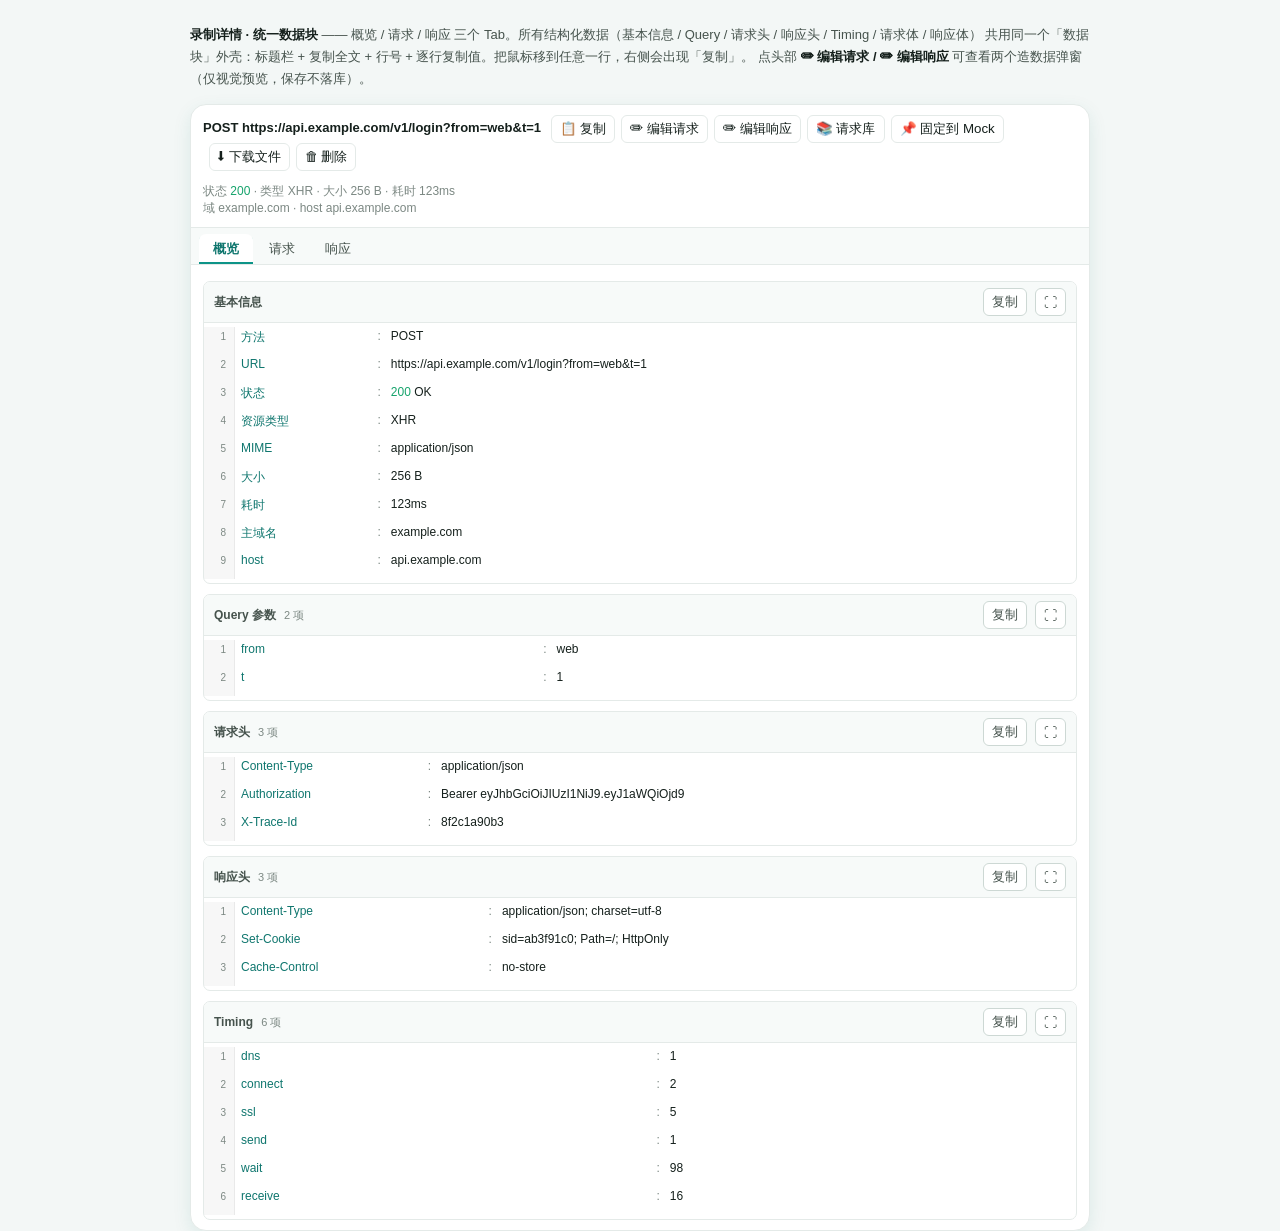
==== design/detail-preview.html @ c869cbc6 "feat: JSON 查看器支持最大化 + 折叠预览；Mock 编辑/固定不再互斥 - Mock 编辑全面放开：删除 5 处互斥守卫，Mock 运行中也可编辑请求/响应、删除、固定默认 - 默认(pi" ====
<!DOCTYPE html>
<html lang="zh-CN">
<head>
<meta charset="UTF-8" />
<title>录制详情 · 统一数据块预览</title>
<style>
:root {
  /* ---- 浅色 + 青绿（Teal）设计系统 ---- */
  --bg: #f3f7f6;
  --surface: #ffffff;
  --surface-2: #f7faf9;
  --panel: #ffffff;
  --border: #e4eae8;
  --border-strong: #cdd8d4;
  --text: #15201c;
  --text-2: #46534d;
  --muted: #7c8883;
  --accent: #0d9488;
  --accent-strong: #0f766e;
  --accent-soft: #d6f3ee;
  --surface-3: #eef2f1;
  --accent-soft-2: #eafaf7;
  --primary: #0d9488;          /* 主操作（青绿） */
  --primary-d: #0f766e;        /* 主操作·深（实心按钮底，白字 AA） */
  --green: #15a36b;
  --blue: #2f8be0;
  --orange: #e08a00;
  --red: #e2483b;
  --gray: #8a9099;
  --success: #15a36b;
  --warning: #e08a00;
  --danger: #e2483b;
  --info: #2f8be0;
  --code-bg: #f3f4f6;
  --row-hover: #eef6f4;
  /* 圆角 */
  --r-sm: 7px;
  --r: 11px;
  --r-lg: 16px;
  --r-pill: 999px;
  /* 阴影 */
  --sh-1: 0 1px 2px rgba(15, 118, 110, .06);
  --sh-2: 0 6px 18px rgba(15, 118, 110, .10);
  --sh-pop: 0 16px 48px rgba(15, 32, 28, .22);
  /* HTTP 方法色（软底 + 同色字） */
  --m-get: #15a36b;
  --m-post: #2f8be0;
  --m-put: #e08a00;
  --m-delete: #e2483b;
  --m-patch: #8b5cf6;
}

* { box-sizing: border-box; }
html, body { height: 100%; margin: 0; }
body {
  font-family: -apple-system, "Segoe UI", "Microsoft YaHei", Roboto, Helvetica, Arial, sans-serif;
  background: var(--bg);
  color: var(--text);
  font-size: 13px;
  display: flex;
  flex-direction: column;
  /* 全局允许选中/复制（含右侧详情、左侧 API 地址/路径）。
     适配 WebView2（Chromium 内核），需带 -webkit- 前缀。 */
  -webkit-user-select: text;
  -moz-user-select: text;
  user-select: text;
}

/* ---------- 工具栏 ---------- */
.toolbar, .subbar, .api-toolbar {
  display: flex;
  align-items: center;
  gap: 8px;
  padding: 8px 12px;
  background: var(--panel);
  border-bottom: 1px solid var(--border);
  flex-wrap: wrap;
  position: relative;
}
.subbar { gap: 12px; align-items: center; flex-wrap: wrap; }

/* 功能区分区：API 录制 / Mock 服务 各自独立成框，避免挤在一起 */
.zone {
  display: flex;
  align-items: center;
  gap: 10px;
  padding: 7px 14px;
  border: 1px solid var(--border);
  border-radius: 10px;
  background: var(--panel);
  flex-wrap: wrap;
}
.zone-api { flex: 1 1 480px; min-width: 0; }
.zone-mock {
  flex: 0 0 auto;
  margin-left: auto;
  border-color: rgba(224, 138, 0, .45);
  background: #fffaf0;
}
.zone .status { margin-left: 0; }
.zone-tag {
  font-size: 11px;
  font-weight: 700;
  letter-spacing: .5px;
  padding: 3px 9px;
  border-radius: 6px;
  color: #fff;
  white-space: nowrap;
}
.tag-api { background: var(--blue); }
.tag-mock { background: var(--orange); }
.brand { font-weight: 700; font-size: 15px; margin-right: 6px; white-space: nowrap; }
.field { display: flex; align-items: center; gap: 4px; color: var(--muted); }
.field > span { white-space: nowrap; }

.input, .select {
  height: 30px;
  border: 1px solid var(--border);
  border-radius: 6px;
  padding: 0 8px;
  background: #fff;
  color: var(--text);
  outline: none;
}
.input:focus, .select:focus { border-color: var(--primary); }
.input.grow { flex: 1; min-width: 180px; }
.input.hide { display: none; }

/* 搜索框：清空按钮 + 历史下拉 */
.search-wrap { position: relative; flex: 1; min-width: 180px; display: flex; align-items: center; }
.search-input { width: 100%; padding-right: 54px; }
.search-clear, .search-hist-btn {
  position: absolute;
  top: 50%;
  transform: translateY(-50%);
  height: 22px;
  min-width: 22px;
  padding: 0 4px;
  border: none;
  background: transparent;
  color: var(--muted);
  cursor: pointer;
  font-size: 16px;
  line-height: 22px;
  border-radius: 4px;
  display: flex;
  align-items: center;
  justify-content: center;
}
.search-clear { right: 30px; font-size: 18px; color: #b23b3b; }
.search-hist-btn { right: 4px; }
.search-hist-btn:hover, .search-clear:hover { background: rgba(0,0,0,.06); }
.search-hist-btn.has-history::after {
  content: "";
  position: absolute;
  top: 2px; right: 2px;
  width: 6px; height: 6px;
  border-radius: 50%;
  background: var(--orange);
}
.search-history {
  position: absolute;
  top: calc(100% + 4px);
  left: 0;
  right: 0;
  min-width: 220px;
  max-height: 320px;
  overflow-y: auto;
  background: #fff;
  border: 1px solid var(--border);
  border-radius: 8px;
  box-shadow: 0 6px 20px rgba(0,0,0,.14);
  z-index: 50;
  padding: 4px;
}
.hist-item {
  display: flex;
  align-items: center;
  gap: 6px;
  padding: 6px 8px;
  border-radius: 6px;
  cursor: pointer;
  font-size: 13px;
}
.hist-item:hover { background: var(--hover); }
.hist-text { flex: 1; overflow: hidden; text-overflow: ellipsis; white-space: nowrap; }
.hist-del {
  flex: 0 0 auto;
  color: var(--muted);
  font-size: 14px;
  padding: 0 4px;
  border-radius: 4px;
  opacity: 0;
}
.hist-item:hover .hist-del { opacity: 1; }
.hist-del:hover { color: #b23b3b; background: rgba(0,0,0,.06); }
.hist-empty { padding: 10px; color: var(--muted); font-size: 13px; text-align: center; }
.hist-clear {
  margin-top: 2px;
  padding: 6px 8px;
  text-align: center;
  color: var(--muted);
  font-size: 12px;
  border-top: 1px solid var(--border);
  cursor: pointer;
  border-radius: 0 0 6px 6px;
}
.hist-clear:hover { color: #b23b3b; }
.input-sm { width: 72px; height: 28px; padding: 0 6px; }
.mock-port { display: inline-flex; align-items: center; gap: 6px; font-size: 13px; color: var(--muted); }

.btn {
  height: 30px;
  padding: 0 12px;
  border: 1px solid var(--border);
  border-radius: 6px;
  background: #fff;
  color: var(--text);
  cursor: pointer;
  white-space: nowrap;
}
.btn:hover:not(:disabled) { background: #f0f2f5; }
.btn:disabled { opacity: .5; cursor: not-allowed; }
.btn-primary { background: var(--primary); border-color: var(--primary); color: #fff; }
.btn-primary:hover:not(:disabled) { background: var(--primary-d); }

/* 关联文件提示（打开后可覆盖保存） */
.source-hint {
  font-size: 11px;
  color: var(--muted);
  white-space: nowrap;
  overflow: hidden;
  text-overflow: ellipsis;
  max-width: 260px;
}
.source-hint.on {
  color: #854F0B;
  background: #FBF3D9;
  border: 1px solid #EFD58A;
  border-radius: 4px;
  padding: 2px 8px;
}

.status {
  margin-left: auto;
  padding: 3px 10px;
  border-radius: 12px;
  font-weight: 600;
  font-size: 12px;
  white-space: nowrap;
}

/* 红绿灯式状态指示灯：圆点颜色跟随状态类（idle 灰 / recording 绿 / launching 橙 / error 红） */
.status::before {
  content: "";
  display: inline-block;
  width: 8px;
  height: 8px;
  margin-right: 6px;
  border-radius: 50%;
  background: currentColor;
  box-shadow: 0 0 6px currentColor;
  vertical-align: middle;
}

/* 头部状态组：API 录制状态 + Mock 状态并排，用分隔线与彩色标签区分 */
.status-group {
  margin-left: auto;
  display: flex;
  align-items: center;
  gap: 8px;
}
.sg-item { display: flex; align-items: center; gap: 6px; }
.sg-tag {
  font-size: 10px;
  font-weight: 700;
  letter-spacing: .5px;
  padding: 2px 6px;
  border-radius: 4px;
  color: #fff;
}
.sg-sep { width: 1px; height: 18px; background: var(--border); margin: 0 2px; }
.status-group .status {
  margin-left: 0;
}
.status-idle { background: #eef0f3; color: var(--muted); }
.status-launching { background: #fff3d6; color: var(--orange); }
.status-recording { background: #e3f6ea; color: var(--green); }
.status-stopping { background: #fff3d6; color: var(--orange); }
.status-error { background: #fde4e4; color: var(--red); }

.check { display: flex; align-items: center; gap: 4px; color: var(--muted); cursor: pointer; }
.stats { color: var(--muted); white-space: nowrap; margin-left: auto; }

/* ---------- 主区域 ---------- */
.main { flex: 1; display: flex; min-height: 0; }
.tree {
  flex: 1;
  overflow: auto;
  padding: 8px 6px 40px;
}
.detail {
  width: 46%;
  min-width: 320px;
  max-width: 720px;
  border-left: 1px solid var(--border);
  background: var(--panel);
  overflow: auto;
  padding: 0;
}
.empty { color: var(--muted); padding: 24px; text-align: center; }

/* ---------- 树 ---------- */
/* 默认整棵树都允许选中/复制（方便复制 API 地址、路径、状态码等）。
   仅「可点击折叠」的域名行/主机行禁止选中，避免点击折叠时误选中文字。 */
.domain-row, .host-row {
  -webkit-user-select: none;
  -moz-user-select: none;
  user-select: none;
}
.row {
  display: flex;
  align-items: center;
  gap: 6px;
  padding: 3px 6px;
  border-radius: 5px;
  cursor: pointer;
  white-space: nowrap;
}
.row:hover { background: var(--row-hover); }
.caret { width: 12px; color: var(--muted); display: inline-block; text-align: center; }
.domain-name { font-weight: 700; }
.host-name { color: #3a4250; }
.path-text { color: var(--muted); overflow: hidden; text-overflow: ellipsis; flex: 1; }
.badge {
  font-size: 11px;
  color: var(--muted);
  background: #eef0f3;
  border-radius: 10px;
  padding: 0 7px;
  white-space: nowrap;
}
.size { color: var(--muted); font-size: 11px; margin-left: auto; }

.children { margin-left: 14px; border-left: 1px dashed var(--border); padding-left: 4px; }
.children.hidden { display: none; }

.req-row { gap: 8px; position: relative; padding-right: 24px; }
.req-row.active { background: var(--row-hover); outline: 1px solid var(--primary); }

/* 请求行删除按钮：hover 行时出现 */
.req-del {
  position: absolute;
  right: 4px;
  top: 50%;
  transform: translateY(-50%);
  opacity: 0;
  cursor: pointer;
  color: var(--red);
  font-size: 14px;
  line-height: 1;
  padding: 1px 5px;
  border-radius: 4px;
  -webkit-user-select: none;
  -moz-user-select: none;
  user-select: none;
}
.req-row:hover .req-del { opacity: .85; }
.req-del:hover { opacity: 1 !important; background: #fde8e8; }

/* 方法徽标 */
.m { font-size: 10px; font-weight: 700; padding: 1px 5px; border-radius: 4px; color: #fff; min-width: 42px; text-align: center; }
.m-GET { background: var(--blue); }
.m-POST { background: var(--green); }
.m-PUT { background: var(--orange); }
.m-DELETE { background: var(--red); }
.m-PATCH { background: #8a4fff; }
.m-HEAD, .m-OPTIONS, .m-OTHER { background: var(--gray); }

/* 状态码 */
.s { font-size: 11px; font-weight: 600; min-width: 34px; text-align: center; }
.s-2 { color: var(--green); }
.s-3 { color: var(--blue); }
.s-4 { color: var(--orange); }
.s-5 { color: var(--red); }
.s-fail { color: var(--gray); }

.t-type { font-size: 10px; color: var(--muted); border: 1px solid var(--border); border-radius: 4px; padding: 0 4px; }
.dur { font-size: 11px; color: var(--muted); }

/* ---------- 详情 ---------- */
.detail-head { display: flex; flex-wrap: wrap; align-items: center; gap: 8px; padding: 10px 12px; border-bottom: 1px solid var(--border); }
.detail-title { font-weight: 700; word-break: break-all; flex: 1 1 auto; min-width: 200px; }
.detail-meta { color: var(--muted); margin-top: 4px; font-size: 12px; width: 100%; }
.detail-tabs { display: flex; gap: 2px; padding: 6px 8px 0; border-bottom: 1px solid var(--border); flex-wrap: wrap; }
.tab { padding: 5px 10px; cursor: pointer; border: 1px solid transparent; border-bottom: none; border-radius: 6px 6px 0 0; color: var(--muted); }
.tab.active { background: var(--code-bg); color: var(--text); font-weight: 600; }
.detail-body { padding: 10px 12px; }
/* WebView2 下 body 的 user-select 不一定继承到 pre/code/json 树，
   显式声明保证详情区文本可以选中复制 */
.detail, .detail-body, pre.code, .jtree, .jtree .jline, .json-viewer, .json-code {
  -webkit-user-select: text;
  -moz-user-select: text;
  user-select: text;
}
/* 详情页 JSON 区同样带行号 gutter + 复制，限制高度避免撑坏 */
.detail-body .code-wrap { max-height: 60vh; overflow: auto; }
.kv { width: 100%; border-collapse: collapse; font-size: 12px; }
.kv td { padding: 3px 6px; border-bottom: 1px solid var(--border); vertical-align: top; word-break: break-all; }
.kv td.k { color: var(--muted); white-space: nowrap; width: 1%; }
pre.code {
  background: var(--code-bg);
  border: 1px solid var(--border);
  border-radius: 6px;
  padding: 10px;
  overflow: auto;
  max-height: 60vh;
  font-family: "SF Mono", Consolas, "Courier New", monospace;
  font-size: 12px;
  line-height: 1.5;
  white-space: pre-wrap;
  word-break: break-all;
}
/* 代码块右上角的「复制 / 最大化」按钮组：浮在块上方，点击即操作 */
.code-wrap { position: relative; }
.code-tools {
  position: absolute; top: 6px; right: 6px; z-index: 3;
  display: flex; gap: 6px;
  -webkit-user-select: none; -moz-user-select: none; user-select: none;
}
.code-copy, .code-max {
  position: static; opacity: .9;
}
.code-copy:hover, .code-max:hover { opacity: 1; }
.note { color: var(--muted); padding: 8px 0; }

/* 筛选命中高亮：黄色底 + 加粗，让「数据过滤」时一眼看到命中位置 */
mark.hl {
  background: #FFE08A;
  color: inherit;
  border-radius: 2px;
  padding: 0 1px;
  font-weight: 600;
  box-shadow: 0 0 0 1px rgba(224,138,0,.35);
}

/* ---------- 标记（记录级备注 + 标签）---------- */
.mark-ic { font-size: 11px; color: #854F0B; }

/* 请求行内显示用户标记：备注摘要 + 标签徽章（靠右显示） */
.row-mark { display: inline-flex; gap: 4px; align-items: center; flex-shrink: 0; max-width: 380px; overflow: hidden; margin-left: auto; }
.row-mark-note {
  color: #854F0B;
  font-size: 11px;
  background: #FBF3D9;
  border: 1px solid #EFD58A;
  border-radius: 3px;
  padding: 0 6px;
  max-width: 200px;
  overflow: hidden;
  text-overflow: ellipsis;
  white-space: nowrap;
}
.row-tag {
  color: #185FA5;
  font-size: 10px;
  background: #E6F1FB;
  border: 1px solid #B5D4F4;
  border-radius: 3px;
  padding: 0 6px;
  white-space: nowrap;
}
.mark-editor {
  border: 1px dashed var(--border);
  border-radius: 8px;
  padding: 10px;
  background: var(--bg);
}
.mark-title { font-weight: 700; font-size: 12px; margin-bottom: 8px; color: var(--text); }
.mark-tags-input { width: 100%; height: 28px; margin-bottom: 6px; box-sizing: border-box; }
.mark-note {
  width: 100%; min-height: 54px; box-sizing: border-box;
  border: 1px solid var(--border); border-radius: 6px; padding: 6px 8px;
  font-family: inherit; font-size: 12px; resize: vertical;
}
.mark-actions { margin-top: 8px; display: flex; align-items: center; gap: 10px; }
.mark-has { color: #854F0B; font-size: 12px; }

/* ---------- 字段级注释：JSON 树（带 VS Code 风格 gutter） ---------- */
.jtree {
  background: var(--code-bg);
  border: 1px solid var(--border);
  border-radius: 6px;
  padding: 10px 10px 10px 0;
  overflow: auto;
  max-height: 60vh;
  font-family: "SF Mono", Consolas, "Courier New", monospace;
  font-size: 12px;
  line-height: 1.6;
  white-space: pre-wrap;
  word-break: break-all;
  counter-reset: jline;
}
.jind { padding-left: 18px; }
.jtree .jline {
  position: relative;
  padding-left: 44px;
}
.jtree .jline::before {
  counter-increment: jline;
  content: counter(jline);
  position: absolute;
  left: 0;
  top: 0;
  width: 38px;
  height: 100%;
  padding: 0 6px 0 0;
  text-align: right;
  color: var(--muted);
  font-size: 10px;
  line-height: inherit;
  background: rgba(0,0,0,.03);
  border-right: 1px solid rgba(0,0,0,.06);
  -webkit-user-select: none;
  -moz-user-select: none;
  user-select: none;
  pointer-events: none;
}

/* ---------- JSON 树折叠 ---------- */
.jtree-toolbar { display: flex; align-items: center; gap: 6px; margin-bottom: 6px; }
.jtree-toolbar .btn-mini { opacity: .85; }
.jtree-toolbar .btn-mini:hover { opacity: 1; }
.jtree-toolbar .code-copy { position: static; margin-left: auto; opacity: .85; }
.jnode { }
.j-open, .j-close { cursor: pointer; }
.j-toggle {
  position: absolute;
  left: 6px;
  top: 1px;
  width: 13px;
  color: var(--muted); font-size: 10px; line-height: 1;
  -webkit-user-select: none; -moz-user-select: none; user-select: none;
  transition: transform .12s ease;
}
.j-open:hover, .j-close:hover { background: rgba(0,0,0,.05); }
.j-preview { display: none; color: var(--muted); font-style: italic; margin-left: 2px; }
/* 节点级「复制」按钮：悬停行/值时出现，点 ⧉ 复制该节点 JSON */
.j-copy-btn {
  margin-left: 5px;
  opacity: 0;
  cursor: pointer;
  color: #185FA5;
  font-size: 11px;
  -webkit-user-select: none;
  -moz-user-select: none;
  user-select: none;
  pointer-events: none;
}
.jline:hover .j-copy-btn, .jval:hover .j-copy-btn { opacity: .85; pointer-events: auto; }
.j-copy-btn:hover { opacity: 1 !important; pointer-events: auto; }
/* 折叠态：旋转箭头、隐藏子节点与收尾括号、显示预览 */
.jnode.collapsed > .j-open .j-toggle { transform: rotate(-90deg); }
.jnode.collapsed > .j-open .j-preview { display: inline; }
.jnode.collapsed > .jind,
.jnode.collapsed > .j-close { display: none; }

.jline:hover { background: rgba(0,0,0,.035); }
.j-annotated { /* 行级标记类，视觉指示交给 j-note-txt 自身黄底 */ }
.j-key { color: #185FA5; }
.j-string { color: #3B6D11; }
.j-number { color: #BA7517; }
.j-boolean { color: #7F77DD; }
.j-null { color: #B4B2A9; }
.j-punc { color: var(--muted); }
.j-note-btn {
  margin-left: 6px;
  opacity: 0;
  cursor: pointer;
  color: #854F0B;
  font-size: 11px;
  -webkit-user-select: none;
  -moz-user-select: none;
  user-select: none;
  /* 默认不参与鼠标事件，避免半透明图标挡住相邻数字的选中文本；
     悬停行/值时再响应点击 */
  pointer-events: none;
}
.jline:hover .j-note-btn { opacity: .8; pointer-events: auto; }
.jval:hover .j-note-btn { opacity: .8; pointer-events: auto; }
.j-note-btn:hover { opacity: 1 !important; pointer-events: auto; }
.j-note-txt {
  color: #854F0B;
  font-style: italic;
  font-size: 11px;
  background: #FBF3D9;
  border: 1px solid #EFD58A;
  border-radius: 3px;
  padding: 0 4px;
}

/* ---------- 脱敏规则面板 ---------- */
.hide { display: none !important; }

/* 隐藏的文件选择框：必须可点击（不能 display:none），否则 WebView2/Chromium 下
   input.click() 无法唤起系统文件对话框。用绝对定位移到视口外 + 透明来实现隐藏。 */
.file-input-hidden {
  position: fixed;
  top: -10000px;
  left: -10000px;
  width: 1px;
  height: 1px;
  opacity: 0;
  overflow: hidden;
}
.btn-mini { height: 28px; padding: 0 8px; border: 1px solid var(--border); border-radius: 6px; background: #fff; color: var(--text); cursor: pointer; }
.btn-mini:hover { background: #f0f2f5; }
.mask-panel {
  position: absolute; top: 100%; right: 12px; margin-top: 6px; z-index: 50;
  background: var(--panel); border: 1px solid var(--border); border-radius: 8px;
  box-shadow: 0 6px 20px rgba(0,0,0,.12); padding: 12px; width: 240px;
}
.mask-title { font-weight: 700; margin-bottom: 8px; }
.mask-subtitle { font-size: 12px; color: var(--text); margin-bottom: 6px; font-weight: 600; }
.mask-row { display: flex; align-items: center; gap: 6px; margin-bottom: 8px; }
.mask-row input { flex: 1; height: 28px; border: 1px solid var(--border); border-radius: 6px; padding: 0 8px; }
.mask-hint { color: var(--muted); font-size: 11px; margin-bottom: 8px; line-height: 1.4; }
.mask-divider { border-top: 1px dashed var(--border); margin: 4px 0 10px; }
.mask-section { margin-bottom: 4px; }
.mask-btn-row { display: flex; gap: 8px; margin-top: 8px; flex-wrap: wrap; }
.mask-section .status { display: inline-block; margin-bottom: 2px; }

/* ---------- 导出 / Mock 弹窗 ---------- */
.modal-mask {
  position: fixed; inset: 0; z-index: 100;
  background: rgba(0,0,0,.35);
  display: flex; align-items: center; justify-content: center;
}
.modal {
  background: var(--panel); border: 1px solid var(--border); border-radius: 10px;
  box-shadow: 0 10px 40px rgba(0,0,0,.22);
  width: 380px; max-width: 92vw; max-height: 88vh; overflow: auto; padding-bottom: 14px;
}
.modal-head {
  display: flex; align-items: center; justify-content: space-between;
  padding: 12px 14px; border-bottom: 1px solid var(--border);
}
.modal-title { font-weight: 700; font-size: 14px; }
.modal-close { border: none; background: transparent; font-size: 20px; line-height: 1; cursor: pointer; color: var(--muted); padding: 0 4px; }
.modal-close:hover { color: var(--text); }
.modal-section { padding: 12px 14px; }
.modal-subtitle { font-size: 12px; font-weight: 600; margin-bottom: 8px; }
.modal-divider { border-top: 1px dashed var(--border); margin: 2px 0; }
.radio-row { display: flex; gap: 16px; margin-bottom: 12px; }
.radio { display: flex; align-items: center; gap: 4px; cursor: pointer; }
.modal-btn-row { display: flex; gap: 8px; margin-top: 8px; flex-wrap: wrap; }
.modal-mock-status { margin-left: 0; display: inline-block; margin-bottom: 2px; }
.modal-wide { width: 620px; max-width: 94vw; }

/* ---- Mock 接口列表 / 快速测试 ---- */
.muted { color: var(--muted); font-weight: 400; }
.mock-apis-bar { display: flex; align-items: center; justify-content: space-between; gap: 12px; margin-bottom: 10px; }
.mock-apis-url { font-size: 12px; color: var(--muted); }
.mock-apis-url a { color: var(--primary); text-decoration: none; word-break: break-all; }
.mock-apis-url a:hover { text-decoration: underline; }
/* .mock-api-list 高度在下方 .mock-dash 规则中统一定义为 flex:1 占满剩余高度 */
.mock-api-empty { padding: 16px; color: var(--muted); text-align: center; }
/* Mock 接口卡片：头部一行 meta + 操作，主体默认折叠，展开后上下显示格式化请求/返回体 */
.mock-api-card {
  background: var(--panel);
  border-bottom: 1px solid var(--border);
}
.mock-api-card:last-child { border-bottom: none; }
.mock-api-card.pinned { background: #fff7e6; box-shadow: inset 3px 0 0 #e08a00; }
.mock-api-card-head {
  display: flex; align-items: center; justify-content: space-between; gap: 10px;
  padding: 8px 10px;
  cursor: pointer;
  transition: background .08s ease;
}
.mock-api-card-head:hover { background: rgba(0,0,0,.03); }
.mock-api-card-meta {
  display: flex; align-items: center; gap: 8px;
  min-width: 0; flex: 1 1 auto;
  overflow: hidden;
}
.mock-api-card-path {
  font-family: ui-monospace, "SFMono-Regular", Consolas, monospace;
  font-size: 12px; font-weight: 600;
  flex: 0 1 auto; min-width: 80px;
  overflow: hidden; text-overflow: ellipsis; white-space: nowrap;
}
.mock-api-card-query {
  font-family: ui-monospace, "SFMono-Regular", Consolas, monospace;
  font-size: 11px; color: var(--muted);
  flex: 1 1 auto; min-width: 60px;
  overflow: hidden; text-overflow: ellipsis; white-space: nowrap;
}
.mock-api-card-ops {
  display: flex; align-items: center; gap: 6px;
  flex: 0 0 auto;
}
.mock-api-card-ops .row-mark { margin-left: 0; max-width: 160px; }
.mock-expand-toggle {
  font-size: 11px; color: var(--muted);
  padding: 2px 4px; cursor: pointer;
  user-select: none;
}
.mock-api-card-body {
  padding: 0 10px 10px;
  border-top: 1px dashed var(--border);
  max-height: 320px;
  overflow: auto;
}
/* 上下两行：请求体 / 返回体，各占满行宽，长 JSON 横向铺开更易读 */
.mock-api-bodies {
  display: flex;
  flex-direction: column;
  gap: 10px;
  margin-top: 10px;
}
.mock-card-section {
  min-width: 0;
}
.mock-card-section-title {
  display: flex; align-items: center; justify-content: space-between; gap: 8px;
  font-size: 11px; font-weight: 700; color: var(--muted);
  margin-bottom: 4px; letter-spacing: .3px;
}
.mock-card-max {
  font-size: 11px; line-height: 1; padding: 1px 6px; margin: 0;
  background: var(--surface); border: 1px solid var(--border-strong); color: var(--text-2);
}
.mock-card-max:hover { border-color: var(--accent); color: var(--accent); }
.mock-card-summary {
  font-family: ui-monospace, "SFMono-Regular", Consolas, monospace;
  font-size: 11px;
  padding: 5px 8px; border-radius: 4px;
  cursor: pointer;
  overflow: hidden; text-overflow: ellipsis; white-space: nowrap;
  transition: outline .08s ease;
}
.mock-card-summary:hover { outline: 1px solid var(--primary); }
.mock-card-summary.expanded {
  outline: 1px solid var(--primary);
  white-space: pre-wrap; word-break: break-all;
  border-radius: 4px 4px 0 0;
}
.mock-req-section .mock-card-summary { background: #eef3fb; color: #2b3a55; }
.mock-res-section .mock-card-summary { background: var(--code-bg); color: var(--text); }
.mock-card-code {
  margin: 0;
  border-radius: 0 0 4px 4px;
  font-family: ui-monospace, "SFMono-Regular", Consolas, monospace;
  font-size: 11px; line-height: 1.45;
  max-height: 300px; overflow: auto;
}
.mock-req-section .mock-card-code { background: #eef3fb; color: #2b3a55; }
.mock-res-section .mock-card-code { background: var(--code-bg); color: var(--text); }

/* JSON viewer：左侧 gutter 行号 + 折叠按钮 */
.json-viewer { display: table; width: 100%; }
.json-empty { padding: 8px; color: var(--muted); font-style: italic; }
.json-line {
  display: table-row;
}
.json-line.fold-hidden { display: none; }
.json-gutter {
  display: table-cell;
  width: 1px;
  white-space: nowrap;
  padding: 0 8px 0 4px;
  text-align: right;
  user-select: none;
  background: rgba(0,0,0,.03);
  border-right: 1px solid rgba(0,0,0,.06);
}
.json-lineno {
  color: var(--muted);
  font-size: 10px;
  min-width: 18px;
  display: inline-block;
}
.json-fold {
  display: inline-block;
  width: 14px; height: 14px;
  line-height: 14px; text-align: center;
  font-size: 9px; color: var(--muted);
  cursor: pointer;
  border-radius: 3px;
  margin-right: 4px;
}
.json-fold:hover { background: rgba(0,0,0,.08); color: var(--text); }
.json-fold.collapsed { color: var(--primary); }
.json-collapsed-preview { display: none; }
.json-line.fold-collapsed .json-collapsed-preview { display: inline; color: var(--text-2); }
.json-line.fold-collapsed .json-code { white-space: pre-wrap; }
.json-code {
  display: table-cell;
  padding: 0 8px;
  white-space: pre;
  word-break: normal;
  overflow-wrap: normal;
}
/* 字段级注释（✎）：默认淡显，悬停该行时高亮 */
.j-ann-btn {
  cursor: pointer; color: var(--muted);
  margin-left: 8px; font-size: 11px;
  opacity: .25; transition: opacity .1s ease, color .1s ease;
  -webkit-user-select: none; -moz-user-select: none; user-select: none;
}
.json-line:hover .j-ann-btn { opacity: 1; color: var(--primary); }
.j-ann-txt {
  color: #b8860b; margin-left: 6px;
  font-style: italic; font-size: 11px;
}
.json-line.j-annotated .json-code { background: rgba(184,134,11,.10); }

/* 按 API（method+path）分组展示 */
.mock-group { border-bottom: 1px solid var(--border); }
.mock-group:last-child { border-bottom: none; }
.mock-group-head {
  display: flex; align-items: center; gap: 8px;
  padding: 6px 10px; background: var(--panel);
  position: sticky; top: 0; z-index: 1; font-weight: 600;
  border-bottom: 1px solid var(--border);
}
.mock-group-path {
  font-family: ui-monospace, "SFMono-Regular", Consolas, monospace;
  font-size: 12px; flex: 1 1 auto; min-width: 0;
  overflow: hidden; text-overflow: ellipsis; white-space: nowrap;
}
.mock-group-count { font-size: 11px; color: var(--muted); white-space: nowrap; }
.method-badge {
  font-size: 11px; font-weight: 700; text-align: center; border-radius: 4px; padding: 2px 0; color: #fff;
}
.m-GET { background: #1f9d55; }
.m-POST { background: #2f6bff; }
.m-PUT { background: #e08a00; }
.m-DELETE { background: #e23b3b; }
.m-PATCH { background: #8b5cf6; }
.m-HEAD, .m-OPTIONS { background: #8a9099; }
.resp-badge {
  font-size: 11px; font-weight: 600; padding: 1px 7px; border-radius: 10px;
  background: #eef0f3; color: var(--muted);
}
.pin-badge {
  font-size: 11px; font-weight: 600; padding: 1px 7px; border-radius: 10px;
  background: #ffe08a; color: #854F0B; white-space: nowrap;
}
.btn-sm { padding: 3px 10px; font-size: 12px; }
/* 导出结果 toast：固定在顶部居中，展示落盘的绝对路径并提供打开/复制 */
.export-toast {
  position: fixed; top: 14px; left: 50%; transform: translateX(-50%);
  z-index: 2000; display: flex; align-items: center; gap: 8px;
  max-width: 90vw; padding: 10px 12px; border-radius: 8px;
  background: var(--bg, #fff); color: var(--text, #1f2329);
  border: 1px solid var(--border, #e3e6ea);
  box-shadow: 0 6px 20px rgba(0,0,0,.15); font-size: 13px;
}
.export-toast.hide { display: none !important; }
.export-toast-msg { overflow: hidden; text-overflow: ellipsis; white-space: nowrap; }
.export-toast-msg code {
  font-family: ui-monospace, "SFMono-Regular", Consolas, monospace;
  background: var(--code-bg, #f3f4f6); padding: 1px 5px; border-radius: 4px;
}
.mock-api-result {
  flex: 1 1 100%;
  margin: 8px 0 2px; padding: 8px 10px;
  background: var(--code-bg); border-radius: 6px;
  font-family: ui-monospace, "SFMono-Regular", Consolas, monospace;
  font-size: 11px; white-space: pre-wrap; word-break: break-all; max-height: 280px; overflow: auto;
  border-top: 1px dashed var(--border);
}
.mock-api-result.ok { border-left: 3px solid var(--green); }
.mock-api-result.err { border-left: 3px solid var(--red); }
/* ---- Mock 处理记录（收到的请求 + 返回数据）---- */
.mock-logs { flex: 1; display: flex; flex-direction: column; min-width: 0; padding: 12px; gap: 10px; }
.mock-log-list { flex: 1; overflow: auto; border: 1px solid var(--border); border-radius: 8px; min-height: 0; }
.mock-log-row {
  display: flex; align-items: center; gap: 8px;
  padding: 7px 10px; border-bottom: 1px solid var(--border);
  cursor: pointer;
}
.mock-log-row:last-child { border-bottom: none; }
.mock-log-row:hover { background: var(--row-hover); }
.log-ts { font-size: 11px; color: var(--muted); white-space: nowrap; width: 64px; }
.badge.miss { background: #FCEBEB; color: #A32D2D; }
.miss-reason { font-size: 11px; color: #A32D2D; overflow: hidden; text-overflow: ellipsis; white-space: nowrap; max-width: 240px; }
.mock-log-miss {
  background: #FCEBEB; color: #A32D2D; border-radius: 6px;
  padding: 8px 10px; margin-bottom: 10px; font-size: 12px; line-height: 1.5; word-break: break-all;
}

/* 处理记录详情弹窗 */
.modal-lg { width: 760px; max-width: 94vw; }
.modal-body { padding: 12px 14px; max-height: 72vh; overflow: auto; }

/* JSON / 键值对 最大化查看弹窗：大尺寸，viewer 全尺寸可滚动 */
#jsonMaxModal .modal { width: 92vw; max-width: 1200px; max-height: 90vh; }
#jsonMaxModal .modal-head { gap: 8px; }
#jsonMaxModal .modal-body { max-height: 82vh; overflow: auto; padding: 10px 14px; }
#jsonMaxBody { font-size: 13px; line-height: 1.5; }
#jsonMaxBody .json-viewer, #jsonMaxBody .kv-viewer { width: 100%; }
#jsonMaxBody .json-gutter { background: rgba(0,0,0,.03); }

/* 标签编辑器：固定在详情顶部，仅标签，紧凑 */
.detail-tags {
  background: var(--panel);
  border-bottom: 1px solid var(--border);
  padding: 6px 14px;
}
.tags-bar {
  display: flex; align-items: center; gap: 8px;
}
.tags-label {
  font-size: 12px; font-weight: 600; color: var(--muted); white-space: nowrap;
}
.tags-input {
  flex: 1 1 auto; min-width: 0;
  height: 28px; padding: 0 8px;
  font-size: 12px;
}

/* 编辑请求 / 编辑响应弹窗（造数据） */
.edit-req-url, .edit-req-headers, .edit-req-body, .edit-res-headers, .edit-res-body {
  width: 100%; box-sizing: border-box; border: 1px solid var(--border);
  border-radius: 6px; padding: 8px 10px; font-family: ui-monospace, "SFMono-Regular", Consolas, monospace;
  font-size: 12px; line-height: 1.5; color: var(--text); background: var(--code-bg); resize: vertical;
  margin-bottom: 12px;
}
.edit-req-url { min-height: 38px; }
.edit-req-headers, .edit-res-headers { min-height: 110px; }
.edit-req-body, .edit-res-body { min-height: 150px; }
.edit-res-status-row { display: flex; gap: 8px; margin-bottom: 12px; }
.edit-res-status-row .input { flex: 1 1 auto; min-width: 0; }
.edit-res-status-row .edit-res-status { flex: 0 0 88px; }
.modal-tip { font-weight: 400; color: var(--muted); font-size: 11px; margin-left: 6px; }
.modal-error { color: #A32D2D; font-size: 12px; min-height: 16px; margin: -4px 0 8px; }
.modal-actions { display: flex; gap: 8px; }
.url-cell .btn-mini { margin-left: 6px; vertical-align: middle; }
.detail-title .btn-mini { margin-left: 6px; vertical-align: middle; }
.mock-log-sec { margin-bottom: 14px; }
.mock-log-sec-title { font-weight: 700; margin-bottom: 6px; padding-bottom: 4px; border-bottom: 1px solid var(--border); }
/* Mock 日志里的 JSON 区同样带行号 gutter + 复制按钮，限制高度避免弹窗过长 */
.mock-log-sec .code-wrap { max-height: 280px; overflow: auto; }
.mock-log-url {
  font-family: ui-monospace, "SFMono-Regular", Consolas, monospace;
  font-size: 12px; word-break: break-all; margin-bottom: 8px;
  background: var(--code-bg); border-radius: 6px; padding: 8px;
}
.mock-log-sub { font-size: 12px; font-weight: 600; margin: 8px 0 4px; color: var(--muted); }

/* ---------- 顶部 Tab 切换（API 录制 / Mock 服务）---------- */
.spacer { flex: 1 1 auto; }
.tabs { display: flex; gap: 2px; margin-left: 4px; }
.tab-switch {
  height: 30px; padding: 0 14px; cursor: pointer; white-space: nowrap;
  border: 1px solid var(--border); background: #fff; color: var(--muted);
  border-radius: 6px; font-size: 13px; font-weight: 600;
}
.tab-switch:first-child { border-top-right-radius: 0; border-bottom-right-radius: 0; }
.tab-switch:last-child { border-top-left-radius: 0; border-bottom-left-radius: 0; }
.tab-switch + .tab-switch { margin-left: -1px; }
.tab-switch:hover { background: #f0f2f5; }
.tab-switch.active {
  background: var(--primary); border-color: var(--primary); color: #fff;
  box-shadow: 0 0 0 1px var(--primary);
}

/* ---------- Tab 内容面板：各干各的，互不影响 ---------- */
.tab-panel { flex: 1; display: flex; flex-direction: column; min-height: 0; }
.tab-panel.hide { display: none; }

/* ---------- 底部状态栏 ---------- */
.statusbar {
  display: flex; align-items: center; gap: 14px;
  padding: 5px 14px; background: var(--panel);
  border-top: 1px solid var(--border);
  font-size: 12px; color: var(--muted);
  flex: 0 0 auto;
}
.sb-item { display: flex; align-items: center; gap: 4px; }
.sb-group { display: flex; align-items: center; gap: 8px; }
.sb-sep { width: 1px; height: 14px; background: var(--border); }
.sb-spacer { flex: 1 1 auto; }
.sb-muted { color: var(--muted); }
/* 底部状态栏统计文字（API 归 API 组、Mock 归 Mock 组） */
.sb-stats { color: var(--muted); white-space: nowrap; }

/* 状态栏指示灯：圆点 + 文字，颜色随状态类（与 .status 同色系） */
.sb-status { display: inline-flex; align-items: center; font-weight: 600; color: var(--muted); }
.sb-status::before {
  content: ""; display: inline-block; width: 8px; height: 8px; margin-right: 6px;
  border-radius: 50%; background: currentColor; box-shadow: 0 0 6px currentColor;
}
.sb-status.status-idle { color: var(--muted); }
.sb-status.status-launching { color: var(--orange); }
.sb-status.status-recording { color: var(--green); }
.sb-status.status-stopping { color: var(--orange); }
.sb-status.status-error { color: var(--red); }

/* ---------- Mock tab 内联看板 ---------- */
.mock-dash { flex: 2; display: flex; flex-direction: column; min-width: 0; padding: 12px; gap: 10px; }
.mock-dash-head { display: flex; align-items: center; gap: 12px; flex-wrap: wrap; }
.mock-api-list { flex: 1; overflow: auto; border: 1px solid var(--border); border-radius: 8px; min-width: 0; }
/* 分组默认折叠，点击组头展开 */
.mock-group-head { cursor: pointer; user-select: none; }
.mock-group-head .expand-icon { margin-left: auto; font-size: 11px; color: var(--muted); transition: transform .15s; }
.mock-group.expanded .expand-icon { transform: rotate(90deg); }
.mock-group-body { display: none; padding: 4px 0; }
.mock-group.expanded .mock-group-body { display: block; }
/* 三级折叠：query 聚合（接口 → query → 记录） */
.mock-query-item { padding: 0 0 4px 16px; border-left: 2px solid var(--border); margin: 2px 0 2px 8px; }
.mock-query-head { display: flex; align-items: center; gap: 10px; padding: 5px 8px; cursor: pointer; user-select: none; border-radius: 6px; font-size: 12px; }
.mock-query-head:hover { background: rgba(0,0,0,.03); }
.mock-query-head .expand-icon { margin-left: auto; font-size: 10px; color: var(--muted); transition: transform .15s; }
.mock-query-item.expanded .expand-icon { transform: rotate(90deg); }
.mock-query-body { display: none; padding: 4px 0 2px 4px; }
.mock-query-item.expanded .mock-query-body { display: block; }
.mock-query-key code { background: var(--surface-2); padding: 1px 6px; border-radius: 4px; font-size: 11.5px; color: var(--accent-strong); }
.mock-query-pin-tip { margin-left: auto; margin-right: 6px; font-size: 11px; color: #854F0B; background: #fff7e6; padding: 1px 8px; border-radius: 10px; }
.mock-query-pin-tip.muted { color: var(--muted); background: transparent; }
.mock-query-count { font-size: 11px; color: var(--muted); }
.mock-api-card-meta .resp-preview { max-width: 360px; overflow: hidden; text-overflow: ellipsis; white-space: nowrap; color: var(--text-2); font-size: 12px; }
.mock-hit-badge { font-size: 11px; font-weight: 600; padding: 1px 7px; border-radius: 10px; background: var(--surface-2); color: var(--text-2); white-space: nowrap; flex-shrink: 0; }

/* ============================================================
   全新界面：侧边导航 + 多屏 + 命令面板（浅色 + 青绿）
   ============================================================ */
body { display: block; }
.app { display: flex; width: 100%; height: 100%; }

/* ---------- 侧边导航 ---------- */
.sidebar {
  flex: 0 0 230px; width: 230px; height: 100%;
  background: linear-gradient(180deg, #0f766e 0%, #0d9488 100%);
  color: #e6fbf6; display: flex; flex-direction: column;
  padding: 14px 12px; gap: 4px; user-select: none;
}
.sidebar .brand {
  display: flex; align-items: center; gap: 8px; margin: 2px 4px 14px;
  font-size: 16px; font-weight: 800; color: #fff; white-space: nowrap;
}
.sidebar .brand .logo { font-size: 20px; }
.nav { display: flex; flex-direction: column; gap: 2px; }
.nav-item {
  display: flex; align-items: center; gap: 10px; padding: 9px 12px;
  border-radius: var(--r-sm); color: #d4f3ec; cursor: pointer;
  font-size: 13.5px; font-weight: 600; position: relative; white-space: nowrap;
}
.nav-item:hover { background: rgba(255,255,255,.12); color: #fff; }
.nav-item.active { background: rgba(255,255,255,.20); color: #fff; box-shadow: inset 0 0 0 1px rgba(255,255,255,.18); }
.nav-item .nav-ic { width: 18px; text-align: center; font-size: 15px; }
.nav-item .nav-badge {
  margin-left: auto; min-width: 20px; height: 20px; padding: 0 6px;
  border-radius: var(--r-pill); background: rgba(255,255,255,.22);
  color: #fff; font-size: 11px; font-weight: 700;
  display: inline-flex; align-items: center; justify-content: center;
}
.nav-sep { height: 1px; background: rgba(255,255,255,.16); margin: 10px 6px; }
.nav-foot { margin-top: auto; padding: 10px 8px 2px; font-size: 12px; color: #c4ece4; }
.nav-foot .rec-dot {
  display: inline-block; width: 8px; height: 8px; border-radius: 50%;
  background: #9be8d6; margin-right: 6px; box-shadow: 0 0 6px #9be8d6;
}
.nav-foot .rec-dot.live { background: #ffd166; box-shadow: 0 0 8px #ffd166; animation: pulse 1.4s infinite; }
@keyframes pulse { 0%,100% { opacity: 1; } 50% { opacity: .35; } }

/* ---------- 主区 ---------- */
.content { flex: 1; display: flex; flex-direction: column; min-width: 0; min-height: 0; }
.topbar {
  flex: 0 0 auto; display: flex; align-items: center; gap: 12px;
  padding: 10px 18px; background: var(--surface); border-bottom: 1px solid var(--border);
}
.top-title { font-size: 16px; font-weight: 800; color: var(--text); }
.top-sub { font-size: 12.5px; color: var(--muted); }
.topbar .spacer { flex: 1; }
.cmdk-trigger {
  display: inline-flex; align-items: center; gap: 8px; height: 32px; padding: 0 12px;
  border: 1px solid var(--border); border-radius: var(--r-pill); background: var(--surface-2);
  color: var(--muted); cursor: pointer; font-size: 12.5px; font-weight: 600;
}
.cmdk-trigger:hover { border-color: var(--accent); color: var(--accent); }
.cmdk-trigger kbd {
  font-family: inherit; font-size: 11px; padding: 1px 6px; border-radius: 5px;
  background: #fff; border: 1px solid var(--border); color: var(--text-2);
}
.screens { flex: 1; min-height: 0; position: relative; }
.screen { display: none; height: 100%; flex-direction: column; min-height: 0; }
.screen.active { display: flex; }
.screen-pad { padding: 18px; display: flex; flex-direction: column; gap: 16px; overflow: auto; min-height: 0; flex: 1; }

/* ---------- 卡片 / 统计 ---------- */
.card {
  background: var(--surface); border: 1px solid var(--border); border-radius: var(--r);
  padding: 16px; box-shadow: var(--sh-1);
}
.card-title { font-size: 13px; font-weight: 700; color: var(--text-2); margin: 0 0 12px; }
.stat-grid { display: grid; grid-template-columns: repeat(auto-fit, minmax(150px, 1fr)); gap: 12px; }
.stat-card {
  display: flex; align-items: center; gap: 12px; background: var(--surface);
  border: 1px solid var(--border); border-radius: var(--r); padding: 14px 16px; box-shadow: var(--sh-1);
}
.stat-ic { width: 38px; height: 38px; border-radius: 10px; display: flex; align-items: center; justify-content: center; font-size: 18px; background: var(--accent-soft); color: var(--accent-strong); }
.stat-num { font-size: 22px; font-weight: 800; color: var(--text); line-height: 1.1; }
.stat-label { font-size: 12px; color: var(--muted); }
.quick-actions { display: flex; flex-wrap: wrap; gap: 10px; }
.quick-actions .btn { min-width: 120px; justify-content: center; }

/* ---------- 命令面板 ---------- */
.cmdk { position: fixed; inset: 0; background: rgba(15,32,28,.38); display: none; z-index: 1000; align-items: flex-start; justify-content: center; padding-top: 12vh; }
.cmdk.open { display: flex; }
.cmdk-box { width: 560px; max-width: 92vw; background: var(--surface); border-radius: var(--r-lg); box-shadow: var(--sh-pop); overflow: hidden; }
.cmdk-input { width: 100%; border: none; border-bottom: 1px solid var(--border); padding: 16px 18px; font-size: 15px; outline: none; color: var(--text); background: transparent; }
.cmdk-group { padding: 8px 10px 4px; font-size: 11px; font-weight: 700; color: var(--muted); letter-spacing: .5px; }
.cmdk-list { max-height: 46vh; overflow: auto; padding: 4px 8px 10px; }
.cmdk-item { display: flex; align-items: center; gap: 12px; padding: 9px 12px; border-radius: var(--r-sm); cursor: pointer; color: var(--text); }
.cmdk-item .ci-ic { width: 20px; text-align: center; font-size: 15px; color: var(--accent); }
.cmdk-item .ci-t { font-weight: 600; font-size: 13.5px; }
.cmdk-item .ci-d { font-size: 12px; color: var(--muted); margin-left: auto; }
.cmdk-item.active, .cmdk-item:hover { background: var(--accent-soft); }
.cmdk-empty { padding: 18px; text-align: center; color: var(--muted); font-size: 13px; }

/* ---------- 请求库 ---------- */
.lib-list { display: flex; flex-direction: column; gap: 14px; }
.lib-sec { background: var(--surface); border: 1px solid var(--border); border-radius: var(--r); overflow: hidden; }
.lib-sec-head { display: flex; align-items: center; gap: 8px; padding: 11px 14px; border-bottom: 1px solid var(--border); font-weight: 700; color: var(--text); }
.lib-sec-head .ic { font-size: 15px; }
.lib-sec-head .note { font-weight: 500; color: var(--muted); font-size: 12px; }
.lib-sec-head .cnt { margin-left: auto; font-size: 12px; color: var(--muted); }
.lib-ep-row { display: flex; align-items: center; gap: 10px; padding: 9px 14px; border-top: 1px solid var(--border-strong); cursor: pointer; }
.lib-ep-row:hover { background: var(--row-hover); }
.lib-ep-row .ep-path { font-family: var(--mono, monospace); font-size: 12.5px; color: var(--text); word-break: break-all; }
.lib-ep-row .ep-sum { color: var(--muted); font-size: 12px; margin-left: 8px; }
.lib-ep-row .ep-cnt { margin-left: auto; color: var(--muted); font-size: 12px; white-space: nowrap; }
.lib-ep-row .chev { color: var(--muted); }

/* 请求库 · 左右布局（文档视图）：左 outline 常驻 + 右 list/detail 切换；目录宽度可拖拽 */
.lib-doc { display: grid; grid-template-columns: var(--lib-outline-w, 236px) 6px 1fr; gap: 18px 0; flex: 1; min-height: 0; padding: 18px; }
.lib-splitter { position: relative; cursor: col-resize; background: transparent; }
.lib-splitter::after { content: ""; position: absolute; left: 2px; top: 8px; bottom: 8px; width: 2px; border-radius: 2px; background: var(--border-strong); transition: background .15s; }
.lib-splitter:hover::after, .lib-splitter.dragging::after { background: var(--accent); }
.lib-outline { display: flex; flex-direction: column; overflow: hidden; background: var(--surface); border: 1px solid var(--border); border-radius: var(--r); box-shadow: var(--sh-1); min-height: 0; }
.lib-outline .panel-head { position: sticky; top: 0; display: flex; align-items: center; gap: 6px; padding: 12px 14px; border-bottom: 1px solid var(--border); font-weight: 700; font-size: 13px; color: var(--text); background: var(--surface); z-index: 1; }
.lib-outline .panel-head .muted { color: var(--muted); font-weight: 600; margin-left: 2px; }
.ol-search-wrap { padding: 10px 12px 6px; }
.ol-search { width: 100%; }
.ol-filters { display: flex; flex-wrap: wrap; gap: 5px; padding: 0 12px 10px; }
.fchip { font-family: var(--mono, monospace); font-size: 10.5px; font-weight: 700; line-height: 1.2; padding: 2px 8px; border-radius: var(--r-pill); border: 1px solid var(--border-strong); background: var(--surface); color: var(--muted); cursor: pointer; transition: .15s; }
.fchip:hover { border-color: var(--accent); color: var(--accent); }
.fchip.active { background: var(--accent); border-color: var(--accent); color: #fff; }
.fchip.f-toggle.active { background: var(--red); border-color: var(--red); color: #fff; }
.fsep { width: 1px; align-self: stretch; background: var(--border); margin: 2px 2px; }
.ol-tree { flex: 1; overflow: auto; padding: 6px 10px 16px; }
.ol-group { margin-bottom: 2px; }
.ol-ghead { display: flex; align-items: center; gap: 8px; padding: 7px 9px; border-radius: var(--r-sm); cursor: pointer; font-weight: 700; font-size: 12.5px; color: var(--text); transition: .15s; user-select: none; }
.ol-ghead:hover { background: var(--surface-2); }
.ol-ghead .tw { font-size: 9px; color: var(--muted); transition: transform .15s; width: 10px; text-align: center; }
.ol-ghead.collapsed .tw { transform: rotate(-90deg); }
.ol-ghead .ic { width: 16px; text-align: center; }
.ol-ghead .gb { margin-left: auto; color: var(--text-2); font-size: 10px; font-weight: 700; padding: 1px 6px; border-radius: var(--r-pill); background: var(--surface-3); }
.ol-ep { display: flex; align-items: center; gap: 7px; padding: 5px 9px 5px 28px; border-radius: var(--r-sm); font-size: 11.5px; color: var(--text-2); cursor: pointer; white-space: nowrap; overflow: hidden; text-overflow: ellipsis; transition: .15s; }
.ol-ep:hover { background: var(--accent-soft-2); color: var(--accent-strong); }
.ol-ep.active { background: var(--accent-soft); color: var(--accent-strong); font-weight: 600; }
.ol-ep .method-badge { font-size: 9px; padding: 1px 5px; flex: none; }
.ol-ep-path { font-family: var(--mono, monospace); overflow: hidden; text-overflow: ellipsis; }
.lib-doc-body { overflow: auto; min-height: 0; padding-right: 2px; }
.doc-head {
  background: linear-gradient(135deg, var(--surface) 0%, var(--surface-2) 100%);
  border: 1px solid var(--border);
  border-radius: var(--r-card, 8px);
  padding: 14px 16px;
  margin-bottom: 10px;
  box-shadow: 0 1px 2px rgba(0,0,0,0.04);
}
.doc-title-row { display: flex; align-items: center; gap: 10px; flex-wrap: wrap; }
.doc-method { font-size: 12px; padding: 3px 9px; border-radius: 6px; flex: none; }
.doc-title { font-size: 18px; font-weight: 700; margin: 0; color: var(--text); line-height: 1.3; }
.doc-title-path {
  font-size: 13px;
  color: var(--muted);
  font-family: var(--mono, monospace);
  background: var(--surface-2);
  padding: 2px 8px;
  border-radius: 5px;
  border: 1px solid var(--border);
  max-width: 100%;
  overflow: hidden;
  text-overflow: ellipsis;
  white-space: nowrap;
}
.doc-meta { display: flex; align-items: center; gap: 6px; font-size: 12px; color: var(--muted); margin-top: 8px; }
.doc-meta .dot {
  width: 6px; height: 6px; border-radius: 50%;
  background: var(--accent, #0d9488);
}
.breadcrumb .bc-sep { color: var(--muted); opacity: .6; margin: 0 4px; }
.case-table, .field-table { width: 100%; border-collapse: collapse; font-size: 12.5px; }
.case-table th, .field-table th { text-align: left; color: var(--muted); font-weight: 600; padding: 7px 10px; border-bottom: 1px solid var(--border); background: var(--surface-2); }
.case-table td, .field-table td { padding: 7px 10px; border-bottom: 1px solid var(--border-strong); vertical-align: top; }
.case-table tr.case-row { cursor: pointer; }
.case-table tr.case-row:hover { background: var(--row-hover); }
.case-detail td { background: var(--surface-2); padding: 0; }
.case-detail-inner { padding: 8px; }
.case-detail-inner .detail-tabs { padding: 0 0 6px; border-bottom: 1px solid var(--border); }
.case-detail-inner .detail-body { padding: 8px 0 0; }
.case-detail-inner .tab { padding: 4px 10px; font-size: 12px; }
.case-detail-inner pre.code { max-height: 40vh; }
.case-detail-inner .code-wrap { max-height: 40vh; }
.method-badge { display: inline-block; padding: 1px 7px; border-radius: 5px; font-size: 11px; font-weight: 700; font-family: var(--mono, monospace); }
.m-get { color: var(--m-get); background: rgba(21,163,107,.12); }
.m-post { color: var(--m-post); background: rgba(47,139,224,.12); }
.m-put { color: var(--m-put); background: rgba(224,138,0,.12); }
.m-delete { color: var(--m-delete); background: rgba(226,72,59,.12); }
.m-patch { color: var(--m-patch); background: rgba(139,92,246,.14); }
.editable { outline: none; border-bottom: 1px dashed transparent; }
.editable:focus { border-bottom-color: var(--accent); }
.tag-chip { display: inline-flex; align-items: center; gap: 4px; padding: 1px 8px; border-radius: var(--r-pill); background: var(--accent-soft); color: var(--accent-strong); font-size: 11.5px; font-weight: 600; }
.tag-chip .x { cursor: pointer; opacity: .6; }
.tag-chip .x:hover { opacity: 1; }
.tag-add { border: 1px dashed var(--border-strong); background: transparent; color: var(--muted); border-radius: var(--r-pill); padding: 1px 8px; font-size: 11.5px; cursor: pointer; }
.tag-add:hover { border-color: var(--accent); color: var(--accent); }
.field-input { width: 100%; border: 1px solid var(--border); border-radius: 5px; padding: 3px 6px; font-size: 12px; background: #fff; color: var(--text); }
.field-input:focus { border-color: var(--accent); }
.mini-btn { border: none; background: transparent; color: var(--muted); cursor: pointer; font-size: 13px; padding: 2px 5px; border-radius: 4px; }
.mini-btn:hover { background: rgba(0,0,0,.06); color: var(--danger); }
.breadcrumb { display: flex; align-items: center; gap: 6px; font-size: 12.5px; color: var(--muted); margin-bottom: 8px; }
.breadcrumb a { color: var(--accent); cursor: pointer; text-decoration: none; }
.breadcrumb a:hover { text-decoration: underline; }

/* ---------- 导出 ---------- */
.exp-wrap { display: flex; flex-direction: column; gap: 16px; }
.exp-head { display: flex; align-items: flex-end; gap: 18px; flex-wrap: wrap; }
.exp-stats { display: flex; gap: 18px; margin-left: auto; }
.exp-stat { display: flex; flex-direction: column; }
.exp-stat .n { font-size: 20px; font-weight: 800; color: var(--text); }
.exp-stat .l { font-size: 12px; color: var(--muted); }
.fmt-grid { display: grid; grid-template-columns: repeat(auto-fit, minmax(180px, 1fr)); gap: 12px; }
.fmt-card { border: 1px solid var(--border); border-radius: var(--r); padding: 14px; cursor: pointer; background: var(--surface); transition: border-color .15s, box-shadow .15s; }
.fmt-card:hover { border-color: var(--accent); }
.fmt-card.sel { border-color: var(--accent); box-shadow: 0 0 0 2px var(--accent-soft); background: var(--accent-soft); }
.fmt-ic { font-size: 20px; }
.fmt-t { font-weight: 800; color: var(--text); margin: 6px 0 3px; }
.fmt-d { font-size: 12px; color: var(--muted); line-height: 1.5; }
.seg { display: inline-flex; border: 1px solid var(--border); border-radius: var(--r-pill); overflow: hidden; }
.seg-btn { padding: 6px 14px; border: none; background: var(--surface); color: var(--muted); cursor: pointer; font-size: 12.5px; font-weight: 600; }
.seg-btn + .seg-btn { border-left: 1px solid var(--border); }
.seg-btn.on { background: var(--accent); color: #fff; }
.exp-cond { display: flex; align-items: center; gap: 10px; flex-wrap: wrap; }
.exp-select { height: 32px; border: 1px solid var(--border); border-radius: 6px; padding: 0 8px; background: #fff; color: var(--text); }
.chk-list { display: flex; flex-direction: column; gap: 6px; max-height: 320px; overflow: auto; }
.chk-item { display: flex; align-items: center; gap: 10px; padding: 7px 10px; border: 1px solid var(--border); border-radius: 8px; cursor: pointer; }
.chk-item:hover { background: var(--row-hover); }
.chk-item .cp { font-family: var(--mono, monospace); font-size: 12px; word-break: break-all; }
.mask-map { display: flex; gap: 10px; flex-wrap: wrap; align-items: center; }
.mask-row { display: flex; align-items: center; gap: 6px; font-size: 12.5px; color: var(--text-2); }
.mask-preview { display: flex; gap: 10px; align-items: center; font-size: 12px; }
.mask-preview code { background: var(--code-bg); padding: 2px 8px; border-radius: 5px; font-family: var(--mono, monospace); }
.mask-preview .arrow { color: var(--muted); }
.exp-bar { position: sticky; bottom: 0; display: flex; align-items: center; gap: 14px; padding: 12px 16px; background: var(--surface); border-top: 1px solid var(--border); box-shadow: var(--sh-2); }
.exp-bar .est { color: var(--muted); font-size: 12.5px; }
.exp-bar .est b { color: var(--text); }
.exp-bar .spacer { flex: 1; }

/* ---------- 设置 ---------- */
.set-wrap { display: flex; flex-direction: column; gap: 16px; max-width: 760px; }
.set-card { background: var(--surface); border: 1px solid var(--border); border-radius: var(--r); padding: 16px 18px; }
.set-row { display: flex; align-items: center; gap: 12px; padding: 10px 0; }
.set-row + .set-row { border-top: 1px solid var(--border-strong); }
.set-row .lbl { width: 120px; flex: 0 0 120px; color: var(--text-2); font-weight: 600; font-size: 13px; }
.set-row .val { color: var(--text); font-size: 13px; }
.set-row .ep-input { flex: 1; min-width: 120px; }
.set-row #epTags { flex: 1; display: flex; flex-wrap: wrap; align-items: center; gap: 6px; }
.set-hint { font-size: 12px; color: var(--muted); margin-top: 4px; }

/* 通用：可横向滚动的工具条不再需要（已迁入 screen，但保留兼容） */
.zone-api, .zone-mock { flex: initial; }
:root { --mono: "JetBrains Mono", "SF Mono", Consolas, monospace; }

/* ---- 统一数据块：JSON 与键值对共用一个外壳 ---- */
.data-block {
  margin: 10px 0 0;
  border: 1px solid var(--border);
  border-radius: var(--r-sm);
  background: var(--surface);
  overflow: hidden;
}
.data-block:first-child { margin-top: 6px; }
.db-head {
  display: flex; align-items: center; gap: 8px;
  padding: 6px 10px;
  background: var(--surface-2);
  border-bottom: 1px solid var(--border);
}
.db-title { font-size: 12px; font-weight: 600; color: var(--text-2); }
.db-meta { font-size: 11px; color: var(--muted); }
.db-spacer { flex: 1 1 auto; }
.db-head .btn-mini { background: var(--surface); border: 1px solid var(--border-strong); color: var(--text-2); }
.db-head .btn-mini:hover { border-color: var(--accent); color: var(--accent); }
.db-body { padding: 4px 0; max-height: 52vh; overflow: auto; }
.db-empty { padding: 10px; color: var(--muted); font-size: 12px; font-style: italic; }

/* 键值对查看器：与 JSON viewer 同构（行号 gutter + 逐行复制值） */
.kv-viewer { display: table; width: 100%; font-size: 12px; }
.kv-line { display: table-row; }
.kv-line:hover { background: var(--row-hover); }
.kv-gutter {
  display: table-cell; width: 1px; white-space: nowrap;
  padding: 2px 8px 2px 4px; text-align: right; user-select: none;
  background: rgba(0, 0, 0, .03);
  border-right: 1px solid rgba(0, 0, 0, .06);
  vertical-align: top;
}
.kv-lineno { color: var(--muted); font-size: 10px; min-width: 18px; display: inline-block; }
.kv-key {
  display: table-cell; padding: 2px 6px; color: var(--accent-strong);
  white-space: nowrap; max-width: 240px; overflow: hidden; text-overflow: ellipsis;
  vertical-align: top;
}
.kv-sep { display: table-cell; padding: 2px 2px; width: 1px; color: var(--muted); vertical-align: top; }
.kv-val { display: table-cell; padding: 2px 8px; color: var(--text); word-break: break-all; vertical-align: top; }
.kv-copy { display: table-cell; width: 1px; white-space: nowrap; opacity: 0; transition: opacity .1s ease; margin-left: 6px; }
.kv-line:hover .kv-copy { opacity: 1; }

body { background: var(--bg); margin: 0; padding: 24px; }
.preview-wrap { max-width: 900px; margin: 0 auto; background: var(--surface); border: 1px solid var(--border); border-radius: var(--r-lg); overflow: hidden; box-shadow: var(--sh-2); }
.preview-note { max-width: 900px; margin: 0 auto 14px; color: var(--text-2); font-size: 13px; line-height: 1.7; }
.preview-note b { color: var(--text); }
.pv-tabs { display: flex; gap: 2px; padding: 6px 8px 0; border-bottom: 1px solid var(--border); background: var(--surface-2); }
.pv-tab { padding: 6px 14px; font-size: 13px; cursor: pointer; border-radius: var(--r-sm) var(--r-sm) 0 0; color: var(--text-2); }
.pv-tab.active { background: var(--surface); color: var(--accent-strong); font-weight: 600; box-shadow: inset 0 -2px 0 var(--accent); }
.pv-pane { display: none; padding: 10px 12px; }
.pv-pane.active { display: block; }
.kv-copy, .db-head .btn-mini { pointer-events: auto; }
</style>
</head>
<body>
<div class="preview-note">
  <b>录制详情 · 统一数据块</b> —— 概览 / 请求 / 响应 三个 Tab。所有结构化数据（基本信息 / Query / 请求头 / 响应头 / Timing / 请求体 / 响应体）
  共用同一个「数据块」外壳：标题栏 + 复制全文 + 行号 + 逐行复制值。把鼠标移到任意一行，右侧会出现「复制」。
  点头部 <b>✏ 编辑请求 / ✏ 编辑响应</b> 可查看两个造数据弹窗（仅视觉预览，保存不落库）。
</div>
<div class="preview-wrap">
  <div class="detail-head"><div class="detail-title">POST https://api.example.com/v1/login?from=web&amp;t=1 <button class="btn-mini" data-copy-url="" title="复制完整请求地址">📋 复制</button><button class="btn-mini" id="editReqBtn" title="编辑请求（URL / 请求头 / 请求体），用于造数据">✏ 编辑请求</button><button class="btn-mini" id="editResBtn" title="编辑响应（状态码 / 响应头 / 响应体），用于造数据">✏ 编辑响应</button><button class="btn-mini" id="gotoLibBtn" title="在请求库中查看该接口的完整文档">📚 请求库</button><button class="btn-mini" id="pinMockBtn" title="把这条响应固定为 Mock 默认返回">📌 固定到 Mock</button><button class="btn-mini" id="downloadFileBtn" title="将响应体另存为文件">⬇ 下载文件</button><button class="btn-mini" id="delDetailBtn" title="删除该条录制记录">🗑 删除</button></div><div class="detail-meta">状态 <span class="s-2">200</span> · 类型 XHR · 大小 256 B · 耗时 123ms<br>域 example.com · host api.example.com</div></div>
  <div class="pv-tabs">
    <div class="pv-tab active" data-pane="overview">概览</div>
    <div class="pv-tab" data-pane="request">请求</div>
    <div class="pv-tab" data-pane="response">响应</div>
  </div>
  <div class="pv-pane active" id="pane-overview"><div class="data-block db-kv"><div class="db-head"><span class="db-title">基本信息</span><span class="db-meta"></span><span class="db-spacer"></span><button class="btn-mini db-copy" data-copy-block="">复制</button><button class="btn-mini db-max" data-max="" title="最大化查看">⛶</button></div><div class="db-body"><div class="kv-viewer" data-raw="{
  &quot;方法&quot;: &quot;POST&quot;,
  &quot;URL&quot;: &quot;https://api.example.com/v1/login?from=web&amp;t=1&quot;,
  &quot;状态&quot;: &quot;200 OK&quot;,
  &quot;资源类型&quot;: &quot;XHR&quot;,
  &quot;MIME&quot;: &quot;application/json&quot;,
  &quot;大小&quot;: &quot;256 B&quot;,
  &quot;耗时&quot;: &quot;123ms&quot;,
  &quot;主域名&quot;: &quot;example.com&quot;,
  &quot;host&quot;: &quot;api.example.com&quot;
}"><div class="kv-line" data-line="1"><span class="kv-gutter"><span class="kv-lineno">1</span></span><span class="kv-key" title="方法">方法</span><span class="kv-sep">:</span><span class="kv-val">POST</span><button class="btn-mini kv-copy" data-copy-value="POST" title="复制该值">复制</button></div><div class="kv-line" data-line="2"><span class="kv-gutter"><span class="kv-lineno">2</span></span><span class="kv-key" title="URL">URL</span><span class="kv-sep">:</span><span class="kv-val">https://api.example.com/v1/login?from=web&amp;t=1</span><button class="btn-mini kv-copy" data-copy-value="https://api.example.com/v1/login?from=web&amp;t=1" title="复制该值">复制</button></div><div class="kv-line" data-line="3"><span class="kv-gutter"><span class="kv-lineno">3</span></span><span class="kv-key" title="状态">状态</span><span class="kv-sep">:</span><span class="kv-val"><span class="s-2">200</span> OK</span><button class="btn-mini kv-copy" data-copy-value="200 OK" title="复制该值">复制</button></div><div class="kv-line" data-line="4"><span class="kv-gutter"><span class="kv-lineno">4</span></span><span class="kv-key" title="资源类型">资源类型</span><span class="kv-sep">:</span><span class="kv-val">XHR</span><button class="btn-mini kv-copy" data-copy-value="XHR" title="复制该值">复制</button></div><div class="kv-line" data-line="5"><span class="kv-gutter"><span class="kv-lineno">5</span></span><span class="kv-key" title="MIME">MIME</span><span class="kv-sep">:</span><span class="kv-val">application/json</span><button class="btn-mini kv-copy" data-copy-value="application/json" title="复制该值">复制</button></div><div class="kv-line" data-line="6"><span class="kv-gutter"><span class="kv-lineno">6</span></span><span class="kv-key" title="大小">大小</span><span class="kv-sep">:</span><span class="kv-val">256 B</span><button class="btn-mini kv-copy" data-copy-value="256 B" title="复制该值">复制</button></div><div class="kv-line" data-line="7"><span class="kv-gutter"><span class="kv-lineno">7</span></span><span class="kv-key" title="耗时">耗时</span><span class="kv-sep">:</span><span class="kv-val">123ms</span><button class="btn-mini kv-copy" data-copy-value="123ms" title="复制该值">复制</button></div><div class="kv-line" data-line="8"><span class="kv-gutter"><span class="kv-lineno">8</span></span><span class="kv-key" title="主域名">主域名</span><span class="kv-sep">:</span><span class="kv-val">example.com</span><button class="btn-mini kv-copy" data-copy-value="example.com" title="复制该值">复制</button></div><div class="kv-line" data-line="9"><span class="kv-gutter"><span class="kv-lineno">9</span></span><span class="kv-key" title="host">host</span><span class="kv-sep">:</span><span class="kv-val">api.example.com</span><button class="btn-mini kv-copy" data-copy-value="api.example.com" title="复制该值">复制</button></div></div></div></div><div class="data-block db-kv"><div class="db-head"><span class="db-title">Query 参数</span><span class="db-meta">2 项</span><span class="db-spacer"></span><button class="btn-mini db-copy" data-copy-block="">复制</button><button class="btn-mini db-max" data-max="" title="最大化查看">⛶</button></div><div class="db-body"><div class="kv-viewer" data-raw="{
  &quot;from&quot;: &quot;web&quot;,
  &quot;t&quot;: &quot;1&quot;
}"><div class="kv-line" data-line="1"><span class="kv-gutter"><span class="kv-lineno">1</span></span><span class="kv-key" title="from">from</span><span class="kv-sep">:</span><span class="kv-val">web</span><button class="btn-mini kv-copy" data-copy-value="web" title="复制该值">复制</button></div><div class="kv-line" data-line="2"><span class="kv-gutter"><span class="kv-lineno">2</span></span><span class="kv-key" title="t">t</span><span class="kv-sep">:</span><span class="kv-val">1</span><button class="btn-mini kv-copy" data-copy-value="1" title="复制该值">复制</button></div></div></div></div><div class="data-block db-kv"><div class="db-head"><span class="db-title">请求头</span><span class="db-meta">3 项</span><span class="db-spacer"></span><button class="btn-mini db-copy" data-copy-block="">复制</button><button class="btn-mini db-max" data-max="" title="最大化查看">⛶</button></div><div class="db-body"><div class="kv-viewer" data-raw="{
  &quot;Content-Type&quot;: &quot;application/json&quot;,
  &quot;Authorization&quot;: &quot;Bearer eyJhbGciOiJIUzI1NiJ9.eyJ1aWQiOjd9&quot;,
  &quot;X-Trace-Id&quot;: &quot;8f2c1a90b3&quot;
}"><div class="kv-line" data-line="1"><span class="kv-gutter"><span class="kv-lineno">1</span></span><span class="kv-key" title="Content-Type">Content-Type</span><span class="kv-sep">:</span><span class="kv-val">application/json</span><button class="btn-mini kv-copy" data-copy-value="application/json" title="复制该值">复制</button></div><div class="kv-line" data-line="2"><span class="kv-gutter"><span class="kv-lineno">2</span></span><span class="kv-key" title="Authorization">Authorization</span><span class="kv-sep">:</span><span class="kv-val">Bearer eyJhbGciOiJIUzI1NiJ9.eyJ1aWQiOjd9</span><button class="btn-mini kv-copy" data-copy-value="Bearer eyJhbGciOiJIUzI1NiJ9.eyJ1aWQiOjd9" title="复制该值">复制</button></div><div class="kv-line" data-line="3"><span class="kv-gutter"><span class="kv-lineno">3</span></span><span class="kv-key" title="X-Trace-Id">X-Trace-Id</span><span class="kv-sep">:</span><span class="kv-val">8f2c1a90b3</span><button class="btn-mini kv-copy" data-copy-value="8f2c1a90b3" title="复制该值">复制</button></div></div></div></div><div class="data-block db-kv"><div class="db-head"><span class="db-title">响应头</span><span class="db-meta">3 项</span><span class="db-spacer"></span><button class="btn-mini db-copy" data-copy-block="">复制</button><button class="btn-mini db-max" data-max="" title="最大化查看">⛶</button></div><div class="db-body"><div class="kv-viewer" data-raw="{
  &quot;Content-Type&quot;: &quot;application/json; charset=utf-8&quot;,
  &quot;Set-Cookie&quot;: &quot;sid=ab3f91c0; Path=/; HttpOnly&quot;,
  &quot;Cache-Control&quot;: &quot;no-store&quot;
}"><div class="kv-line" data-line="1"><span class="kv-gutter"><span class="kv-lineno">1</span></span><span class="kv-key" title="Content-Type">Content-Type</span><span class="kv-sep">:</span><span class="kv-val">application/json; charset=utf-8</span><button class="btn-mini kv-copy" data-copy-value="application/json; charset=utf-8" title="复制该值">复制</button></div><div class="kv-line" data-line="2"><span class="kv-gutter"><span class="kv-lineno">2</span></span><span class="kv-key" title="Set-Cookie">Set-Cookie</span><span class="kv-sep">:</span><span class="kv-val">sid=ab3f91c0; Path=/; HttpOnly</span><button class="btn-mini kv-copy" data-copy-value="sid=ab3f91c0; Path=/; HttpOnly" title="复制该值">复制</button></div><div class="kv-line" data-line="3"><span class="kv-gutter"><span class="kv-lineno">3</span></span><span class="kv-key" title="Cache-Control">Cache-Control</span><span class="kv-sep">:</span><span class="kv-val">no-store</span><button class="btn-mini kv-copy" data-copy-value="no-store" title="复制该值">复制</button></div></div></div></div><div class="data-block db-kv"><div class="db-head"><span class="db-title">Timing</span><span class="db-meta">6 项</span><span class="db-spacer"></span><button class="btn-mini db-copy" data-copy-block="">复制</button><button class="btn-mini db-max" data-max="" title="最大化查看">⛶</button></div><div class="db-body"><div class="kv-viewer" data-raw="{
  &quot;dns&quot;: 1,
  &quot;connect&quot;: 2,
  &quot;ssl&quot;: 5,
  &quot;send&quot;: 1,
  &quot;wait&quot;: 98,
  &quot;receive&quot;: 16
}"><div class="kv-line" data-line="1"><span class="kv-gutter"><span class="kv-lineno">1</span></span><span class="kv-key" title="dns">dns</span><span class="kv-sep">:</span><span class="kv-val">1</span><button class="btn-mini kv-copy" data-copy-value="1" title="复制该值">复制</button></div><div class="kv-line" data-line="2"><span class="kv-gutter"><span class="kv-lineno">2</span></span><span class="kv-key" title="connect">connect</span><span class="kv-sep">:</span><span class="kv-val">2</span><button class="btn-mini kv-copy" data-copy-value="2" title="复制该值">复制</button></div><div class="kv-line" data-line="3"><span class="kv-gutter"><span class="kv-lineno">3</span></span><span class="kv-key" title="ssl">ssl</span><span class="kv-sep">:</span><span class="kv-val">5</span><button class="btn-mini kv-copy" data-copy-value="5" title="复制该值">复制</button></div><div class="kv-line" data-line="4"><span class="kv-gutter"><span class="kv-lineno">4</span></span><span class="kv-key" title="send">send</span><span class="kv-sep">:</span><span class="kv-val">1</span><button class="btn-mini kv-copy" data-copy-value="1" title="复制该值">复制</button></div><div class="kv-line" data-line="5"><span class="kv-gutter"><span class="kv-lineno">5</span></span><span class="kv-key" title="wait">wait</span><span class="kv-sep">:</span><span class="kv-val">98</span><button class="btn-mini kv-copy" data-copy-value="98" title="复制该值">复制</button></div><div class="kv-line" data-line="6"><span class="kv-gutter"><span class="kv-lineno">6</span></span><span class="kv-key" title="receive">receive</span><span class="kv-sep">:</span><span class="kv-val">16</span><button class="btn-mini kv-copy" data-copy-value="16" title="复制该值">复制</button></div></div></div></div></div>
  <div class="pv-pane" id="pane-request"><div class="data-block db-json"><div class="db-head"><span class="db-title">请求体</span><span class="db-meta">9 行</span><span class="db-spacer"></span><button class="btn-mini db-copy" data-copy-block="">复制</button><button class="btn-mini db-max" data-max="" title="最大化查看">⛶</button><button class="btn-mini db-act" data-db-act="curl" data-db-seq="1">复制为 cURL</button></div><div class="db-body"><div class="json-viewer code" data-raw="{
  &quot;username&quot;: &quot;admin&quot;,
  &quot;password&quot;: &quot;123456&quot;,
  &quot;remember&quot;: true,
  &quot;extra&quot;: {
    &quot;device&quot;: &quot;pc&quot;,
    &quot;ip&quot;: &quot;10.0.0.7&quot;
  }
}"><div class="json-line" data-line="1"><span class="json-gutter"><span class="json-lineno">1</span></span><span class="json-code"><span class="j-punc">{</span></span></div><div class="json-line" data-line="2"><span class="json-gutter"><span class="json-lineno">2</span></span><span class="json-code">  <span class="j-key">"username"</span><span class="j-punc">:</span> <span class="j-string">"admin"</span><span class="j-punc">,</span><span class="j-ann-btn" data-ann-seq="1" data-ann-path="username" data-ann-target="req" title="添加/编辑注释">✎</span></span></div><div class="json-line" data-line="3"><span class="json-gutter"><span class="json-lineno">3</span></span><span class="json-code">  <span class="j-key">"password"</span><span class="j-punc">:</span> <span class="j-string">"123456"</span><span class="j-punc">,</span><span class="j-ann-btn" data-ann-seq="1" data-ann-path="password" data-ann-target="req" title="添加/编辑注释">✎</span></span></div><div class="json-line" data-line="4"><span class="json-gutter"><span class="json-lineno">4</span></span><span class="json-code">  <span class="j-key">"remember"</span><span class="j-punc">:</span> <span class="j-boolean">true</span><span class="j-punc">,</span><span class="j-ann-btn" data-ann-seq="1" data-ann-path="remember" data-ann-target="req" title="添加/编辑注释">✎</span></span></div><div class="json-line" data-line="5"><span class="json-gutter"><span class="json-fold" data-start="5" data-end="8">▼</span><span class="json-lineno">5</span></span><span class="json-code">  <span class="j-key">"extra"</span><span class="j-punc">:</span> <span class="j-punc">{</span><span class="json-collapsed-preview"> "device": "pc",... }</span><span class="j-ann-btn" data-ann-seq="1" data-ann-path="extra" data-ann-target="req" title="添加/编辑注释">✎</span></span></div><div class="json-line" data-line="6"><span class="json-gutter"><span class="json-lineno">6</span></span><span class="json-code">    <span class="j-key">"device"</span><span class="j-punc">:</span> <span class="j-string">"pc"</span><span class="j-punc">,</span><span class="j-ann-btn" data-ann-seq="1" data-ann-path="extra.device" data-ann-target="req" title="添加/编辑注释">✎</span></span></div><div class="json-line" data-line="7"><span class="json-gutter"><span class="json-lineno">7</span></span><span class="json-code">    <span class="j-key">"ip"</span><span class="j-punc">:</span> <span class="j-string">"10.0.0.7"</span><span class="j-ann-btn" data-ann-seq="1" data-ann-path="extra.ip" data-ann-target="req" title="添加/编辑注释">✎</span></span></div><div class="json-line" data-line="8"><span class="json-gutter"><span class="json-lineno">8</span></span><span class="json-code">  <span class="j-punc">}</span></span></div><div class="json-line" data-line="9"><span class="json-gutter"><span class="json-lineno">9</span></span><span class="json-code"><span class="j-punc">}</span></span></div></div></div></div></div>
  <div class="pv-pane" id="pane-response"><div class="data-block db-json"><div class="db-head"><span class="db-title">响应体</span><span class="db-meta">20 行</span><span class="db-spacer"></span><button class="btn-mini db-copy" data-copy-block="">复制</button><button class="btn-mini db-max" data-max="" title="最大化查看">⛶</button></div><div class="db-body"><div class="json-viewer code" data-raw="{
  &quot;code&quot;: 0,
  &quot;msg&quot;: &quot;ok&quot;,
  &quot;data&quot;: {
    &quot;token&quot;: &quot;tk_001&quot;,
    &quot;expire&quot;: 7200,
    &quot;user&quot;: {
      &quot;id&quot;: 7,
      &quot;name&quot;: &quot;张三&quot;,
      &quot;roles&quot;: [
        &quot;admin&quot;,
        &quot;operator&quot;
      ],
      &quot;dept&quot;: {
        &quot;id&quot;: 3,
        &quot;name&quot;: &quot;技术科&quot;
      }
    }
  }
}"><div class="json-line" data-line="1"><span class="json-gutter"><span class="json-lineno"> 1</span></span><span class="json-code"><span class="j-punc">{</span></span></div><div class="json-line" data-line="2"><span class="json-gutter"><span class="json-lineno"> 2</span></span><span class="json-code">  <span class="j-key">"code"</span><span class="j-punc">:</span> <span class="j-number">0</span><span class="j-punc">,</span><span class="j-ann-btn" data-ann-seq="1" data-ann-path="code" data-ann-target="res" title="添加/编辑注释">✎</span></span></div><div class="json-line" data-line="3"><span class="json-gutter"><span class="json-lineno"> 3</span></span><span class="json-code">  <span class="j-key">"msg"</span><span class="j-punc">:</span> <span class="j-string">"ok"</span><span class="j-punc">,</span><span class="j-ann-btn" data-ann-seq="1" data-ann-path="msg" data-ann-target="res" title="添加/编辑注释">✎</span></span></div><div class="json-line" data-line="4"><span class="json-gutter"><span class="json-fold" data-start="4" data-end="19">▼</span><span class="json-lineno"> 4</span></span><span class="json-code">  <span class="j-key">"data"</span><span class="j-punc">:</span> <span class="j-punc">{</span><span class="json-collapsed-preview"> "token": "tk_001",... }</span><span class="j-ann-btn" data-ann-seq="1" data-ann-path="data" data-ann-target="res" title="添加/编辑注释">✎</span></span></div><div class="json-line" data-line="5"><span class="json-gutter"><span class="json-lineno"> 5</span></span><span class="json-code">    <span class="j-key">"token"</span><span class="j-punc">:</span> <span class="j-string">"tk_001"</span><span class="j-punc">,</span><span class="j-ann-btn" data-ann-seq="1" data-ann-path="data.token" data-ann-target="res" title="添加/编辑注释">✎</span></span></div><div class="json-line" data-line="6"><span class="json-gutter"><span class="json-lineno"> 6</span></span><span class="json-code">    <span class="j-key">"expire"</span><span class="j-punc">:</span> <span class="j-number">7200</span><span class="j-punc">,</span><span class="j-ann-btn" data-ann-seq="1" data-ann-path="data.expire" data-ann-target="res" title="添加/编辑注释">✎</span></span></div><div class="json-line" data-line="7"><span class="json-gutter"><span class="json-fold" data-start="7" data-end="18">▼</span><span class="json-lineno"> 7</span></span><span class="json-code">    <span class="j-key">"user"</span><span class="j-punc">:</span> <span class="j-punc">{</span><span class="json-collapsed-preview"> "id": 7,... }</span><span class="j-ann-btn" data-ann-seq="1" data-ann-path="data.user" data-ann-target="res" title="添加/编辑注释">✎</span></span></div><div class="json-line" data-line="8"><span class="json-gutter"><span class="json-lineno"> 8</span></span><span class="json-code">      <span class="j-key">"id"</span><span class="j-punc">:</span> <span class="j-number">7</span><span class="j-punc">,</span><span class="j-ann-btn" data-ann-seq="1" data-ann-path="data.user.id" data-ann-target="res" title="添加/编辑注释">✎</span></span></div><div class="json-line" data-line="9"><span class="json-gutter"><span class="json-lineno"> 9</span></span><span class="json-code">      <span class="j-key">"name"</span><span class="j-punc">:</span> <span class="j-string">"张三"</span><span class="j-punc">,</span><span class="j-ann-btn" data-ann-seq="1" data-ann-path="data.user.name" data-ann-target="res" title="添加/编辑注释">✎</span></span></div><div class="json-line" data-line="10"><span class="json-gutter"><span class="json-fold" data-start="10" data-end="13">▼</span><span class="json-lineno">10</span></span><span class="json-code">      <span class="j-key">"roles"</span><span class="j-punc">:</span> <span class="j-punc">[</span><span class="json-collapsed-preview"> "admin",... ],</span><span class="j-ann-btn" data-ann-seq="1" data-ann-path="data.user.roles" data-ann-target="res" title="添加/编辑注释">✎</span></span></div><div class="json-line" data-line="11"><span class="json-gutter"><span class="json-lineno">11</span></span><span class="json-code">        <span class="j-string">"admin"</span><span class="j-punc">,</span><span class="j-ann-btn" data-ann-seq="1" data-ann-path="data.user.roles.0" data-ann-target="res" title="添加/编辑注释">✎</span></span></div><div class="json-line" data-line="12"><span class="json-gutter"><span class="json-lineno">12</span></span><span class="json-code">        <span class="j-string">"operator"</span><span class="j-ann-btn" data-ann-seq="1" data-ann-path="data.user.roles.1" data-ann-target="res" title="添加/编辑注释">✎</span></span></div><div class="json-line" data-line="13"><span class="json-gutter"><span class="json-lineno">13</span></span><span class="json-code">      <span class="j-punc">]</span><span class="j-punc">,</span></span></div><div class="json-line" data-line="14"><span class="json-gutter"><span class="json-fold" data-start="14" data-end="17">▼</span><span class="json-lineno">14</span></span><span class="json-code">      <span class="j-key">"dept"</span><span class="j-punc">:</span> <span class="j-punc">{</span><span class="json-collapsed-preview"> "id": 3,... }</span><span class="j-ann-btn" data-ann-seq="1" data-ann-path="data.user.dept" data-ann-target="res" title="添加/编辑注释">✎</span></span></div><div class="json-line" data-line="15"><span class="json-gutter"><span class="json-lineno">15</span></span><span class="json-code">        <span class="j-key">"id"</span><span class="j-punc">:</span> <span class="j-number">3</span><span class="j-punc">,</span><span class="j-ann-btn" data-ann-seq="1" data-ann-path="data.user.dept.id" data-ann-target="res" title="添加/编辑注释">✎</span></span></div><div class="json-line" data-line="16"><span class="json-gutter"><span class="json-lineno">16</span></span><span class="json-code">        <span class="j-key">"name"</span><span class="j-punc">:</span> <span class="j-string">"技术科"</span><span class="j-ann-btn" data-ann-seq="1" data-ann-path="data.user.dept.name" data-ann-target="res" title="添加/编辑注释">✎</span></span></div><div class="json-line" data-line="17"><span class="json-gutter"><span class="json-lineno">17</span></span><span class="json-code">      <span class="j-punc">}</span></span></div><div class="json-line" data-line="18"><span class="json-gutter"><span class="json-lineno">18</span></span><span class="json-code">    <span class="j-punc">}</span></span></div><div class="json-line" data-line="19"><span class="json-gutter"><span class="json-lineno">19</span></span><span class="json-code">  <span class="j-punc">}</span></span></div><div class="json-line" data-line="20"><span class="json-gutter"><span class="json-lineno">20</span></span><span class="json-code"><span class="j-punc">}</span></span></div></div></div></div></div>
</div>
<div id="editReqModal" class="modal-mask hide">
    <div class="modal modal-lg">
      <div class="modal-head">
        <span class="modal-title" id="editReqModalTitle">编辑请求</span>
        <button id="editReqModalClose" class="modal-close" title="关闭">×</button>
      </div>
      <div class="modal-body">
        <div class="modal-subtitle">请求地址 URL<span class="modal-tip">（改末尾的 ID / 路径即可造不同数据）</span></div>
        <textarea id="editReqUrl" class="edit-req-url" placeholder="http://host/path/..."></textarea>
        <div class="modal-subtitle">请求头 Headers（JSON 对象）</div>
        <textarea id="editReqHeaders" class="edit-req-headers" placeholder="{&quot;Content-Type&quot;:&quot;application/json&quot;}"></textarea>
        <div class="modal-subtitle">请求体 Body</div>
        <textarea id="editReqBody" class="edit-req-body" placeholder="请求体原文（可为 JSON / 表单 / 任意文本）"></textarea>
        <div id="editReqErr" class="modal-error"></div>
        <div class="modal-actions">
          <button id="editReqSave" class="btn btn-primary">保存修改</button>
          <button id="editReqCancel" class="btn">取消</button>
        </div>
        <div class="modal-hint">修改会写回本条记录，导出 HAR/JSON 与 Mock 都会用新值；Mock 运行中改完也立即生效。</div>
      </div>
    </div>
  </div>
<div id="editResModal" class="modal-mask hide">
    <div class="modal modal-lg">
      <div class="modal-head">
        <span class="modal-title" id="editResModalTitle">编辑响应</span>
        <button id="editResModalClose" class="modal-close" title="关闭">×</button>
      </div>
      <div class="modal-body">
        <div class="modal-subtitle">状态码 Status</div>
        <div class="edit-res-status-row">
          <input id="editResStatus" class="input edit-res-status" maxlength="3" placeholder="200">
          <input id="editResStatusText" class="input" placeholder="状态文本（可选，如 OK / Not Found）">
        </div>
        <div class="modal-subtitle">响应头 Headers（JSON 对象）</div>
        <textarea id="editResHeaders" class="edit-res-headers" placeholder="{&quot;Content-Type&quot;:&quot;application/json&quot;}"></textarea>
        <div class="modal-subtitle">响应体 Body</div>
        <textarea id="editResBody" class="edit-res-body" placeholder="响应体原文（可为 JSON / HTML / 任意文本）"></textarea>
        <div id="editResErr" class="modal-error"></div>
        <div class="modal-actions">
          <button id="editResSave" class="btn btn-primary">保存修改</button>
          <button id="editResCancel" class="btn">取消</button>
        </div>
        <div class="modal-hint">修改会写回本条记录，导出 HAR/JSON 与 Mock 都会用新值；Mock 运行中改完也立即生效。</div>
      </div>
    </div>
  </div>
<script>
document.querySelectorAll(".pv-tab").forEach(function (t) {
  t.addEventListener("click", function () {
    document.querySelectorAll(".pv-tab").forEach(function (x) { x.classList.remove("active"); });
    document.querySelectorAll(".pv-pane").forEach(function (x) { x.classList.remove("active"); });
    t.classList.add("active");
    document.getElementById("pane-" + t.getAttribute("data-pane")).classList.add("active");
  });
});
function flash(btn) {
  var old = btn.textContent;
  btn.textContent = "已复制 ✓";
  btn.disabled = true;
  setTimeout(function () { btn.textContent = old; btn.disabled = false; }, 1200);
}
function copy(txt, btn) {
  if (navigator.clipboard && navigator.clipboard.writeText) {
    navigator.clipboard.writeText(txt).then(function () { flash(btn); });
  } else {
    var ta = document.createElement("textarea");
    ta.value = txt; document.body.appendChild(ta); ta.select();
    try { document.execCommand("copy"); flash(btn); } catch (e) { alert("复制失败"); }
    ta.remove();
  }
}
var SAMPLE_REQ = {
  url: "https://api.example.com/v1/login?from=web&t=1",
  headers: { "Content-Type": "application/json", Authorization: "Bearer eyJhbGciOiJIUzI1NiJ9" },
  body: '{"username":"admin","password":"123456"}'
};
var SAMPLE_RES = {
  status: "200",
  status_text: "OK",
  headers: { "Content-Type": "application/json; charset=utf-8", "Set-Cookie": "sid=ab3f91c0; Path=/; HttpOnly" },
  body: '{
  "code": 0,
  "data": { "token": "tk_001" },
  "msg": "ok"
}'
};
function closeModal(id) { document.getElementById(id).classList.add("hide"); }
function openModal(id) { document.getElementById(id).classList.remove("hide"); }
function fillModal(id, s) {
  if (id === "editReqModal") {
    document.getElementById("editReqUrl").value = s.url;
    document.getElementById("editReqHeaders").value = JSON.stringify(s.headers, null, 2);
    document.getElementById("editReqBody").value = s.body;
  } else {
    document.getElementById("editResStatus").value = s.status;
    document.getElementById("editResStatusText").value = s.status_text;
    document.getElementById("editResHeaders").value = JSON.stringify(s.headers, null, 2);
    document.getElementById("editResBody").value = s.body;
  }
}
["editReqModal", "editResModal"].forEach(function (id) {
  var m = document.getElementById(id);
  var close = m.querySelector(".modal-close"), cancel = m.querySelector(".modal-actions .btn:not(.btn-primary)"), save = m.querySelector(".btn-primary");
  if (close) close.addEventListener("click", function () { closeModal(id); });
  if (cancel) cancel.addEventListener("click", function () { closeModal(id); });
  m.addEventListener("click", function (e) { if (e.target === m) closeModal(id); });
  if (save) save.addEventListener("click", function () {
    closeModal(id);
    var old = save.textContent;
    save.textContent = "已保存 ✓";
    setTimeout(function () { save.textContent = old; }, 1200);
  });
});
document.addEventListener("click", function (e) {
  if (e.target.closest("#editReqBtn")) { fillModal("editReqModal", SAMPLE_REQ); openModal("editReqModal"); return; }
  if (e.target.closest("#editResBtn")) { fillModal("editResModal", SAMPLE_RES); openModal("editResModal"); return; }
  var b = e.target.closest("[data-copy-block]");
  if (b) {
    var holder = b.closest(".data-block").querySelector("[data-raw]");
    copy(holder.getAttribute("data-raw"), b);
    return;
  }
  var v = e.target.closest("[data-copy-value]");
  if (v) { copy(v.getAttribute("data-copy-value"), v); return; }
  var f = e.target.closest(".json-fold");
  if (f) {
    var viewer = f.closest(".json-viewer");
    var start = Number(f.getAttribute("data-start")), end = Number(f.getAttribute("data-end"));
    var collapsed = f.classList.toggle("collapsed");
    f.textContent = collapsed ? "▶" : "▼";
    for (var i = start + 1; i < end; i++) {
      var line = viewer.querySelector('.json-line[data-line="' + i + '"]');
      if (line) line.classList.toggle("fold-hidden", collapsed);
    }
  }
});
</script>
</body>
</html>
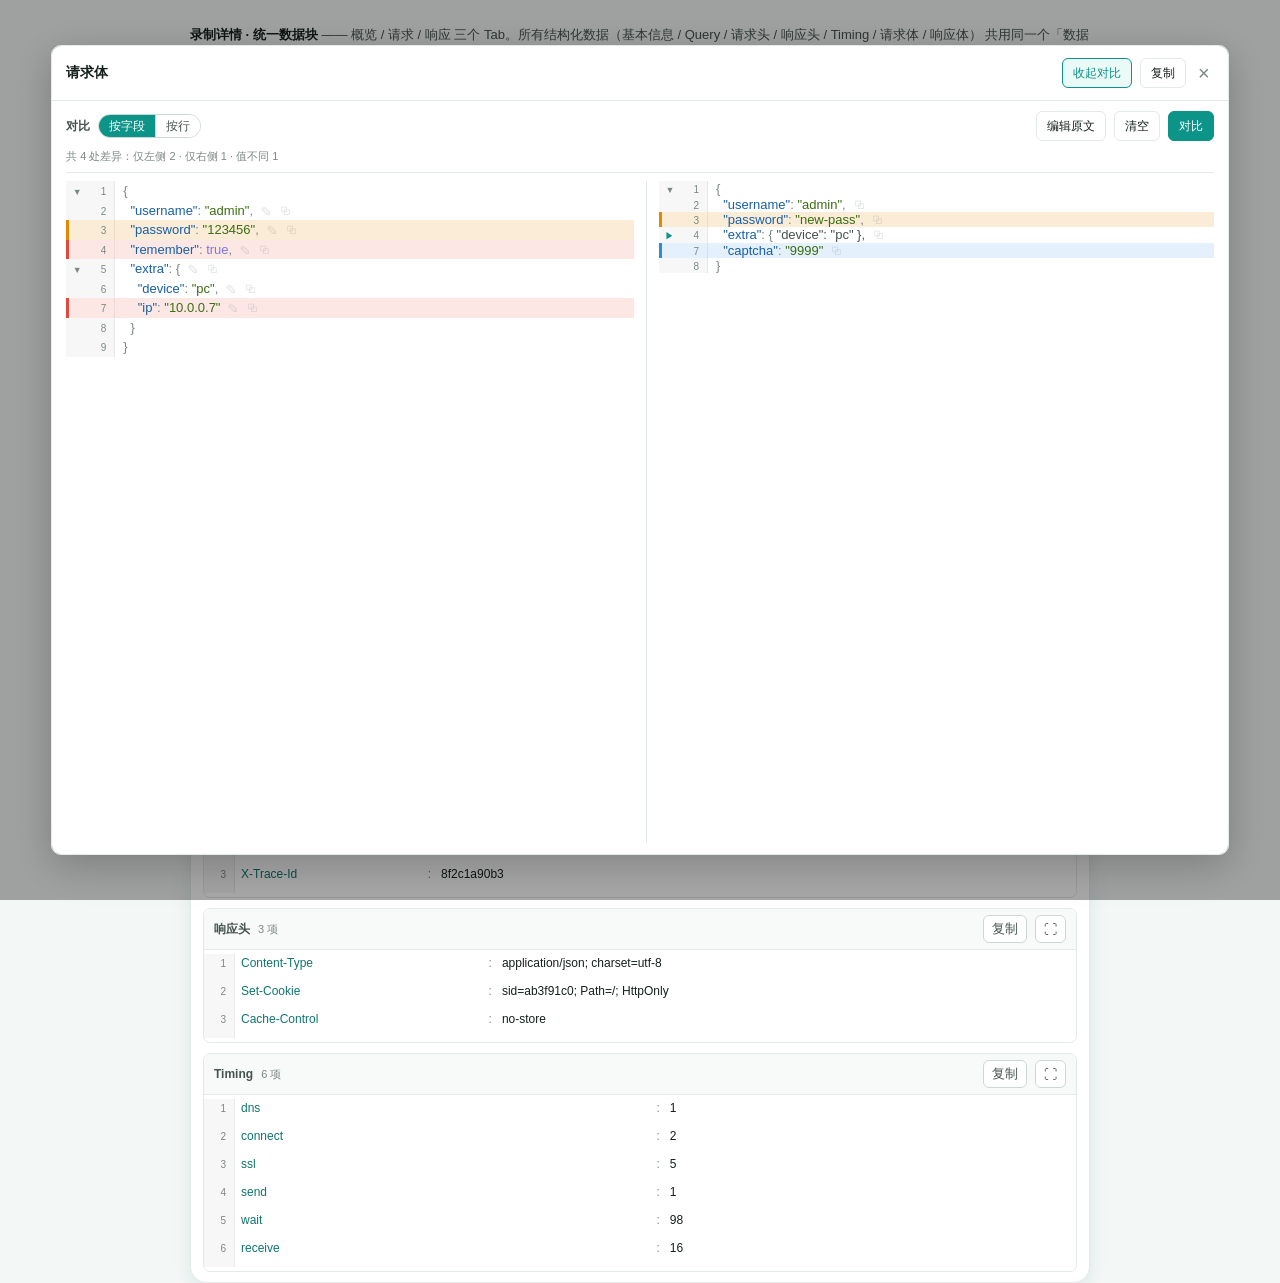
==== commit a6b199b5: "chore: 提交 v3 重构前基线（设计原型 + 既有未提交改动） - 新增 design/api-recorder-redesign-v2.html：以接口为唯一主角的 v3 减法版可点击原型（顶" ====
--- a/design/detail-preview.html
+++ b/design/detail-preview.html
@@ -803,13 +803,13 @@
   overflow-wrap: normal;
 }
 /* 字段级注释（✎）：默认淡显，悬停该行时高亮 */
-.j-ann-btn {
+.j-ann-btn, .j-copy-btn {
   cursor: pointer; color: var(--muted);
   margin-left: 8px; font-size: 11px;
   opacity: .25; transition: opacity .1s ease, color .1s ease;
   -webkit-user-select: none; -moz-user-select: none; user-select: none;
 }
-.json-line:hover .j-ann-btn { opacity: 1; color: var(--primary); }
+.json-line:hover .j-ann-btn, .json-line:hover .j-copy-btn { opacity: 1; color: var(--primary); pointer-events: auto; }
 .j-ann-txt {
   color: #b8860b; margin-left: 6px;
   font-style: italic; font-size: 11px;
@@ -900,9 +900,56 @@
 #jsonMaxModal .modal { width: 92vw; max-width: 1200px; max-height: 90vh; }
 #jsonMaxModal .modal-head { gap: 8px; }
 #jsonMaxModal .modal-body { max-height: 82vh; overflow: auto; padding: 10px 14px; }
+#jsonMaxModal .modal-body.json-max-body { max-height: none; overflow: hidden; }
 #jsonMaxBody { font-size: 13px; line-height: 1.5; }
 #jsonMaxBody .json-viewer, #jsonMaxBody .kv-viewer { width: 100%; }
-#jsonMaxBody .json-gutter { background: rgba(0,0,0,.03); }
+
+/* 最大化弹窗 · git-diff 式对比：顶部共享工具栏 + 左右等高两栏，滚动联动 */
+/* 左侧原 JSON，右侧对比结果（默认收起）；两栏等高，滚动时同步 */
+#jsonMaxCompareBtn.is-active { border-color: var(--accent); color: var(--accent); background: var(--accent-soft-2); }
+.json-max-body { display: flex; flex-direction: column; gap: 8px; align-items: stretch; height: calc(90vh - 58px); max-height: 82vh; overflow: hidden; }
+.json-max-bar { flex: 0 0 auto; display: flex; align-items: center; gap: 8px; flex-wrap: wrap; border-bottom: 1px solid var(--border); padding-bottom: 8px; }
+.json-max-cols { flex: 1 1 auto; min-height: 0; display: flex; gap: 12px; align-items: stretch; }
+.json-max-main { flex: 1 1 50%; min-width: 0; min-height: 0; overflow: auto; }
+.json-max-compare {
+  flex: 1 1 50%; min-width: 0; min-height: 0; overflow: hidden;
+  display: flex; flex-direction: column;
+  border-left: 1px solid var(--border); padding-left: 12px;
+}
+.json-max-compare-head { display: flex; align-items: center; gap: 8px; flex-wrap: wrap; }
+.jmc-title { font-size: 12px; font-weight: 600; color: var(--text-2); }
+.jm-mode-group {
+  display: inline-flex; overflow: hidden;
+  border: 1px solid var(--border-strong); border-radius: var(--r-pill);
+}
+.jm-mode {
+  height: 22px; padding: 0 10px; cursor: pointer; border: none;
+  background: var(--surface); color: var(--text-2); font-size: 11.5px;
+}
+.jm-mode + .jm-mode { border-left: 1px solid var(--border-strong); }
+.jm-mode:hover { color: var(--accent); }
+.jm-mode.is-active { background: var(--primary); color: #fff; }
+.jmc-stat { font-size: 11px; color: var(--muted); }
+.json-max-bar .jmc-stat { flex-basis: 100%; }
+.jmc-stat.ok { color: var(--accent-strong); }
+.jmc-stat.warn { color: var(--warning); }
+.json-max-compare-body { flex: 1 1 auto; min-height: 0; display: flex; flex-direction: column; overflow: auto; }
+.json-max-compare-input {
+  flex: 1 1 auto; min-height: 0; width: 100%; box-sizing: border-box; resize: none;
+  border: 1px solid var(--border); border-radius: var(--r-sm);
+  padding: 8px 10px; font-family: ui-monospace, "SFMono-Regular", Consolas, monospace;
+  font-size: 12px; line-height: 1.5; color: var(--text); background: var(--code-bg);
+}
+.json-max-compare-view { flex: 1 1 auto; min-height: 0; overflow: auto; }
+.json-max-compare-view .json-viewer { width: 100%; }
+
+/* 差异高亮：直接落在 JSON 区的行上（左/右各自标记） */
+.json-line.diff-add .json-gutter, .json-line.diff-add .json-code { background: rgba(47,139,224,.13); }
+.json-line.diff-del .json-gutter, .json-line.diff-del .json-code { background: rgba(226,72,59,.13); }
+.json-line.diff-mod .json-gutter, .json-line.diff-mod .json-code { background: rgba(224,138,0,.16); }
+.json-line.diff-add .json-gutter { border-left: 3px solid var(--info); padding-left: 1px; }
+.json-line.diff-del .json-gutter { border-left: 3px solid var(--danger); padding-left: 1px; }
+.json-line.diff-mod .json-gutter { border-left: 3px solid var(--warning); padding-left: 1px; }
 
 /* 标签编辑器：固定在详情顶部，仅标签，紧凑 */
 .detail-tags {
@@ -935,6 +982,31 @@
 .edit-res-status-row { display: flex; gap: 8px; margin-bottom: 12px; }
 .edit-res-status-row .input { flex: 1 1 auto; min-width: 0; }
 .edit-res-status-row .edit-res-status { flex: 0 0 88px; }
+
+/* JSON 编辑区：与详情页同一套 JSON 组件（预览）+ 原文编辑 双模式 */
+.json-edit {
+  border: 1px solid var(--border); border-radius: var(--r-sm);
+  background: var(--surface); overflow: hidden; margin-bottom: 12px;
+}
+.json-edit-bar {
+  display: flex; align-items: center; gap: 6px;
+  padding: 6px 8px; background: var(--surface-2);
+  border-bottom: 1px solid var(--border);
+}
+.je-mode {
+  height: 24px; padding: 0 12px; cursor: pointer;
+  border: 1px solid var(--border-strong); border-radius: var(--r-pill);
+  background: var(--surface); color: var(--text-2); font-size: 12px;
+}
+.je-mode:hover { border-color: var(--accent); color: var(--accent); }
+.je-mode.is-active { background: var(--primary); border-color: var(--primary); color: #fff; }
+.je-hint { margin-left: auto; font-size: 11px; color: var(--muted); }
+.json-edit-preview { max-height: 340px; overflow: auto; }
+.json-edit-preview .code-wrap { margin: 0; }
+.json-edit-preview .json-viewer { border-radius: 0; }
+.json-edit textarea { border: none; border-radius: 0; margin: 0; min-height: 180px; }
+.json-edit textarea:focus { outline: none; }
+.json-edit-empty { padding: 12px; color: var(--muted); font-size: 12px; font-style: italic; }
 .modal-tip { font-weight: 400; color: var(--muted); font-size: 11px; margin-left: 6px; }
 .modal-error { color: #A32D2D; font-size: 12px; min-height: 16px; margin: -4px 0 8px; }
 .modal-actions { display: flex; gap: 8px; }
@@ -1339,7 +1411,12 @@
 <div class="preview-note">
   <b>录制详情 · 统一数据块</b> —— 概览 / 请求 / 响应 三个 Tab。所有结构化数据（基本信息 / Query / 请求头 / 响应头 / Timing / 请求体 / 响应体）
   共用同一个「数据块」外壳：标题栏 + 复制全文 + 行号 + 逐行复制值。把鼠标移到任意一行，右侧会出现「复制」。
-  点头部 <b>✏ 编辑请求 / ✏ 编辑响应</b> 可查看两个造数据弹窗（仅视觉预览，保存不落库）。
+  点头部 <b>✏ 编辑请求 / ✏ 编辑响应</b> 可查看两个造数据弹窗：Headers / Body 已改用与详情页同一套 JSON 组件（可折叠、可复制、可最大化），
+  点弹窗里的 <b>预览 / 编辑原文</b> 切换（仅视觉预览，保存不落库）。
+  最大化请求体后，右侧是<b>同一套 JSON 组件</b>、与左侧等高并排；粘贴另一份 JSON 点「对比」，
+  可在 <b>按字段 / 按行</b> 两种模式间切换，差异直接高亮在左右两个 JSON 区里
+  （红=仅左侧 · 蓝=仅右侧 · 橙=值不同）。
+  <button id="pvShowMax" class="btn btn-sm" style="margin-left:8px">查看：请求体最大化 + 左右对比</button>
 </div>
 <div class="preview-wrap">
   <div class="detail-head"><div class="detail-title">POST https://api.example.com/v1/login?from=web&amp;t=1 <button class="btn-mini" data-copy-url="" title="复制完整请求地址">📋 复制</button><button class="btn-mini" id="editReqBtn" title="编辑请求（URL / 请求头 / 请求体），用于造数据">✏ 编辑请求</button><button class="btn-mini" id="editResBtn" title="编辑响应（状态码 / 响应头 / 响应体），用于造数据">✏ 编辑响应</button><button class="btn-mini" id="gotoLibBtn" title="在请求库中查看该接口的完整文档">📚 请求库</button><button class="btn-mini" id="pinMockBtn" title="把这条响应固定为 Mock 默认返回">📌 固定到 Mock</button><button class="btn-mini" id="downloadFileBtn" title="将响应体另存为文件">⬇ 下载文件</button><button class="btn-mini" id="delDetailBtn" title="删除该条录制记录">🗑 删除</button></div><div class="detail-meta">状态 <span class="s-2">200</span> · 类型 XHR · 大小 256 B · 耗时 123ms<br>域 example.com · host api.example.com</div></div>
@@ -1385,7 +1462,7 @@
     &quot;device&quot;: &quot;pc&quot;,
     &quot;ip&quot;: &quot;10.0.0.7&quot;
   }
-}"><div class="json-line" data-line="1"><span class="json-gutter"><span class="json-lineno">1</span></span><span class="json-code"><span class="j-punc">{</span></span></div><div class="json-line" data-line="2"><span class="json-gutter"><span class="json-lineno">2</span></span><span class="json-code">  <span class="j-key">"username"</span><span class="j-punc">:</span> <span class="j-string">"admin"</span><span class="j-punc">,</span><span class="j-ann-btn" data-ann-seq="1" data-ann-path="username" data-ann-target="req" title="添加/编辑注释">✎</span></span></div><div class="json-line" data-line="3"><span class="json-gutter"><span class="json-lineno">3</span></span><span class="json-code">  <span class="j-key">"password"</span><span class="j-punc">:</span> <span class="j-string">"123456"</span><span class="j-punc">,</span><span class="j-ann-btn" data-ann-seq="1" data-ann-path="password" data-ann-target="req" title="添加/编辑注释">✎</span></span></div><div class="json-line" data-line="4"><span class="json-gutter"><span class="json-lineno">4</span></span><span class="json-code">  <span class="j-key">"remember"</span><span class="j-punc">:</span> <span class="j-boolean">true</span><span class="j-punc">,</span><span class="j-ann-btn" data-ann-seq="1" data-ann-path="remember" data-ann-target="req" title="添加/编辑注释">✎</span></span></div><div class="json-line" data-line="5"><span class="json-gutter"><span class="json-fold" data-start="5" data-end="8">▼</span><span class="json-lineno">5</span></span><span class="json-code">  <span class="j-key">"extra"</span><span class="j-punc">:</span> <span class="j-punc">{</span><span class="json-collapsed-preview"> "device": "pc",... }</span><span class="j-ann-btn" data-ann-seq="1" data-ann-path="extra" data-ann-target="req" title="添加/编辑注释">✎</span></span></div><div class="json-line" data-line="6"><span class="json-gutter"><span class="json-lineno">6</span></span><span class="json-code">    <span class="j-key">"device"</span><span class="j-punc">:</span> <span class="j-string">"pc"</span><span class="j-punc">,</span><span class="j-ann-btn" data-ann-seq="1" data-ann-path="extra.device" data-ann-target="req" title="添加/编辑注释">✎</span></span></div><div class="json-line" data-line="7"><span class="json-gutter"><span class="json-lineno">7</span></span><span class="json-code">    <span class="j-key">"ip"</span><span class="j-punc">:</span> <span class="j-string">"10.0.0.7"</span><span class="j-ann-btn" data-ann-seq="1" data-ann-path="extra.ip" data-ann-target="req" title="添加/编辑注释">✎</span></span></div><div class="json-line" data-line="8"><span class="json-gutter"><span class="json-lineno">8</span></span><span class="json-code">  <span class="j-punc">}</span></span></div><div class="json-line" data-line="9"><span class="json-gutter"><span class="json-lineno">9</span></span><span class="json-code"><span class="j-punc">}</span></span></div></div></div></div></div>
+}"><div class="json-line" data-line="1"><span class="json-gutter"><span class="json-fold" data-start="1" data-end="9">▼</span><span class="json-lineno">1</span></span><span class="json-code"><span class="j-punc">{</span><span class="json-collapsed-preview"> "username": "admin",... }</span></span></div><div class="json-line" data-line="2" data-path="username"><span class="json-gutter"><span class="json-lineno">2</span></span><span class="json-code">  <span class="j-key">"username"</span><span class="j-punc">:</span> <span class="j-string">"admin"</span><span class="j-punc">,</span><span class="j-ann-btn" data-ann-seq="1" data-ann-path="username" data-ann-target="req" title="添加/编辑注释">✎</span><span class="j-copy-btn" data-copy-json-path="username" title="复制该字段值">⧉</span></span></div><div class="json-line" data-line="3" data-path="password"><span class="json-gutter"><span class="json-lineno">3</span></span><span class="json-code">  <span class="j-key">"password"</span><span class="j-punc">:</span> <span class="j-string">"123456"</span><span class="j-punc">,</span><span class="j-ann-btn" data-ann-seq="1" data-ann-path="password" data-ann-target="req" title="添加/编辑注释">✎</span><span class="j-copy-btn" data-copy-json-path="password" title="复制该字段值">⧉</span></span></div><div class="json-line" data-line="4" data-path="remember"><span class="json-gutter"><span class="json-lineno">4</span></span><span class="json-code">  <span class="j-key">"remember"</span><span class="j-punc">:</span> <span class="j-boolean">true</span><span class="j-punc">,</span><span class="j-ann-btn" data-ann-seq="1" data-ann-path="remember" data-ann-target="req" title="添加/编辑注释">✎</span><span class="j-copy-btn" data-copy-json-path="remember" title="复制该字段值">⧉</span></span></div><div class="json-line fold-collapsed" data-line="5" data-path="extra"><span class="json-gutter"><span class="json-fold collapsed" data-start="5" data-end="8">▶</span><span class="json-lineno">5</span></span><span class="json-code">  <span class="j-key">"extra"</span><span class="j-punc">:</span> <span class="j-punc">{</span><span class="json-collapsed-preview"> "device": "pc",... }</span><span class="j-ann-btn" data-ann-seq="1" data-ann-path="extra" data-ann-target="req" title="添加/编辑注释">✎</span><span class="j-copy-btn" data-copy-json-path="extra" title="复制该字段值">⧉</span></span></div><div class="json-line fold-hidden" data-line="6" data-path="extra.device"><span class="json-gutter"><span class="json-lineno">6</span></span><span class="json-code">    <span class="j-key">"device"</span><span class="j-punc">:</span> <span class="j-string">"pc"</span><span class="j-punc">,</span><span class="j-ann-btn" data-ann-seq="1" data-ann-path="extra.device" data-ann-target="req" title="添加/编辑注释">✎</span><span class="j-copy-btn" data-copy-json-path="extra.device" title="复制该字段值">⧉</span></span></div><div class="json-line fold-hidden" data-line="7" data-path="extra.ip"><span class="json-gutter"><span class="json-lineno">7</span></span><span class="json-code">    <span class="j-key">"ip"</span><span class="j-punc">:</span> <span class="j-string">"10.0.0.7"</span><span class="j-ann-btn" data-ann-seq="1" data-ann-path="extra.ip" data-ann-target="req" title="添加/编辑注释">✎</span><span class="j-copy-btn" data-copy-json-path="extra.ip" title="复制该字段值">⧉</span></span></div><div class="json-line fold-hidden" data-line="8"><span class="json-gutter"><span class="json-lineno">8</span></span><span class="json-code">  <span class="j-punc">}</span></span></div><div class="json-line" data-line="9"><span class="json-gutter"><span class="json-lineno">9</span></span><span class="json-code"><span class="j-punc">}</span></span></div></div></div></div></div>
   <div class="pv-pane" id="pane-response"><div class="data-block db-json"><div class="db-head"><span class="db-title">响应体</span><span class="db-meta">20 行</span><span class="db-spacer"></span><button class="btn-mini db-copy" data-copy-block="">复制</button><button class="btn-mini db-max" data-max="" title="最大化查看">⛶</button></div><div class="db-body"><div class="json-viewer code" data-raw="{
   &quot;code&quot;: 0,
   &quot;msg&quot;: &quot;ok&quot;,
@@ -1405,7 +1482,7 @@
       }
     }
   }
-}"><div class="json-line" data-line="1"><span class="json-gutter"><span class="json-lineno"> 1</span></span><span class="json-code"><span class="j-punc">{</span></span></div><div class="json-line" data-line="2"><span class="json-gutter"><span class="json-lineno"> 2</span></span><span class="json-code">  <span class="j-key">"code"</span><span class="j-punc">:</span> <span class="j-number">0</span><span class="j-punc">,</span><span class="j-ann-btn" data-ann-seq="1" data-ann-path="code" data-ann-target="res" title="添加/编辑注释">✎</span></span></div><div class="json-line" data-line="3"><span class="json-gutter"><span class="json-lineno"> 3</span></span><span class="json-code">  <span class="j-key">"msg"</span><span class="j-punc">:</span> <span class="j-string">"ok"</span><span class="j-punc">,</span><span class="j-ann-btn" data-ann-seq="1" data-ann-path="msg" data-ann-target="res" title="添加/编辑注释">✎</span></span></div><div class="json-line" data-line="4"><span class="json-gutter"><span class="json-fold" data-start="4" data-end="19">▼</span><span class="json-lineno"> 4</span></span><span class="json-code">  <span class="j-key">"data"</span><span class="j-punc">:</span> <span class="j-punc">{</span><span class="json-collapsed-preview"> "token": "tk_001",... }</span><span class="j-ann-btn" data-ann-seq="1" data-ann-path="data" data-ann-target="res" title="添加/编辑注释">✎</span></span></div><div class="json-line" data-line="5"><span class="json-gutter"><span class="json-lineno"> 5</span></span><span class="json-code">    <span class="j-key">"token"</span><span class="j-punc">:</span> <span class="j-string">"tk_001"</span><span class="j-punc">,</span><span class="j-ann-btn" data-ann-seq="1" data-ann-path="data.token" data-ann-target="res" title="添加/编辑注释">✎</span></span></div><div class="json-line" data-line="6"><span class="json-gutter"><span class="json-lineno"> 6</span></span><span class="json-code">    <span class="j-key">"expire"</span><span class="j-punc">:</span> <span class="j-number">7200</span><span class="j-punc">,</span><span class="j-ann-btn" data-ann-seq="1" data-ann-path="data.expire" data-ann-target="res" title="添加/编辑注释">✎</span></span></div><div class="json-line" data-line="7"><span class="json-gutter"><span class="json-fold" data-start="7" data-end="18">▼</span><span class="json-lineno"> 7</span></span><span class="json-code">    <span class="j-key">"user"</span><span class="j-punc">:</span> <span class="j-punc">{</span><span class="json-collapsed-preview"> "id": 7,... }</span><span class="j-ann-btn" data-ann-seq="1" data-ann-path="data.user" data-ann-target="res" title="添加/编辑注释">✎</span></span></div><div class="json-line" data-line="8"><span class="json-gutter"><span class="json-lineno"> 8</span></span><span class="json-code">      <span class="j-key">"id"</span><span class="j-punc">:</span> <span class="j-number">7</span><span class="j-punc">,</span><span class="j-ann-btn" data-ann-seq="1" data-ann-path="data.user.id" data-ann-target="res" title="添加/编辑注释">✎</span></span></div><div class="json-line" data-line="9"><span class="json-gutter"><span class="json-lineno"> 9</span></span><span class="json-code">      <span class="j-key">"name"</span><span class="j-punc">:</span> <span class="j-string">"张三"</span><span class="j-punc">,</span><span class="j-ann-btn" data-ann-seq="1" data-ann-path="data.user.name" data-ann-target="res" title="添加/编辑注释">✎</span></span></div><div class="json-line" data-line="10"><span class="json-gutter"><span class="json-fold" data-start="10" data-end="13">▼</span><span class="json-lineno">10</span></span><span class="json-code">      <span class="j-key">"roles"</span><span class="j-punc">:</span> <span class="j-punc">[</span><span class="json-collapsed-preview"> "admin",... ],</span><span class="j-ann-btn" data-ann-seq="1" data-ann-path="data.user.roles" data-ann-target="res" title="添加/编辑注释">✎</span></span></div><div class="json-line" data-line="11"><span class="json-gutter"><span class="json-lineno">11</span></span><span class="json-code">        <span class="j-string">"admin"</span><span class="j-punc">,</span><span class="j-ann-btn" data-ann-seq="1" data-ann-path="data.user.roles.0" data-ann-target="res" title="添加/编辑注释">✎</span></span></div><div class="json-line" data-line="12"><span class="json-gutter"><span class="json-lineno">12</span></span><span class="json-code">        <span class="j-string">"operator"</span><span class="j-ann-btn" data-ann-seq="1" data-ann-path="data.user.roles.1" data-ann-target="res" title="添加/编辑注释">✎</span></span></div><div class="json-line" data-line="13"><span class="json-gutter"><span class="json-lineno">13</span></span><span class="json-code">      <span class="j-punc">]</span><span class="j-punc">,</span></span></div><div class="json-line" data-line="14"><span class="json-gutter"><span class="json-fold" data-start="14" data-end="17">▼</span><span class="json-lineno">14</span></span><span class="json-code">      <span class="j-key">"dept"</span><span class="j-punc">:</span> <span class="j-punc">{</span><span class="json-collapsed-preview"> "id": 3,... }</span><span class="j-ann-btn" data-ann-seq="1" data-ann-path="data.user.dept" data-ann-target="res" title="添加/编辑注释">✎</span></span></div><div class="json-line" data-line="15"><span class="json-gutter"><span class="json-lineno">15</span></span><span class="json-code">        <span class="j-key">"id"</span><span class="j-punc">:</span> <span class="j-number">3</span><span class="j-punc">,</span><span class="j-ann-btn" data-ann-seq="1" data-ann-path="data.user.dept.id" data-ann-target="res" title="添加/编辑注释">✎</span></span></div><div class="json-line" data-line="16"><span class="json-gutter"><span class="json-lineno">16</span></span><span class="json-code">        <span class="j-key">"name"</span><span class="j-punc">:</span> <span class="j-string">"技术科"</span><span class="j-ann-btn" data-ann-seq="1" data-ann-path="data.user.dept.name" data-ann-target="res" title="添加/编辑注释">✎</span></span></div><div class="json-line" data-line="17"><span class="json-gutter"><span class="json-lineno">17</span></span><span class="json-code">      <span class="j-punc">}</span></span></div><div class="json-line" data-line="18"><span class="json-gutter"><span class="json-lineno">18</span></span><span class="json-code">    <span class="j-punc">}</span></span></div><div class="json-line" data-line="19"><span class="json-gutter"><span class="json-lineno">19</span></span><span class="json-code">  <span class="j-punc">}</span></span></div><div class="json-line" data-line="20"><span class="json-gutter"><span class="json-lineno">20</span></span><span class="json-code"><span class="j-punc">}</span></span></div></div></div></div></div>
+}"><div class="json-line" data-line="1"><span class="json-gutter"><span class="json-fold" data-start="1" data-end="20">▼</span><span class="json-lineno"> 1</span></span><span class="json-code"><span class="j-punc">{</span><span class="json-collapsed-preview"> "code": 0,... }</span></span></div><div class="json-line" data-line="2" data-path="code"><span class="json-gutter"><span class="json-lineno"> 2</span></span><span class="json-code">  <span class="j-key">"code"</span><span class="j-punc">:</span> <span class="j-number">0</span><span class="j-punc">,</span><span class="j-ann-btn" data-ann-seq="1" data-ann-path="code" data-ann-target="res" title="添加/编辑注释">✎</span><span class="j-copy-btn" data-copy-json-path="code" title="复制该字段值">⧉</span></span></div><div class="json-line" data-line="3" data-path="msg"><span class="json-gutter"><span class="json-lineno"> 3</span></span><span class="json-code">  <span class="j-key">"msg"</span><span class="j-punc">:</span> <span class="j-string">"ok"</span><span class="j-punc">,</span><span class="j-ann-btn" data-ann-seq="1" data-ann-path="msg" data-ann-target="res" title="添加/编辑注释">✎</span><span class="j-copy-btn" data-copy-json-path="msg" title="复制该字段值">⧉</span></span></div><div class="json-line fold-collapsed" data-line="4" data-path="data"><span class="json-gutter"><span class="json-fold collapsed" data-start="4" data-end="19">▶</span><span class="json-lineno"> 4</span></span><span class="json-code">  <span class="j-key">"data"</span><span class="j-punc">:</span> <span class="j-punc">{</span><span class="json-collapsed-preview"> "token": "tk_001",... }</span><span class="j-ann-btn" data-ann-seq="1" data-ann-path="data" data-ann-target="res" title="添加/编辑注释">✎</span><span class="j-copy-btn" data-copy-json-path="data" title="复制该字段值">⧉</span></span></div><div class="json-line fold-hidden" data-line="5" data-path="data.token"><span class="json-gutter"><span class="json-lineno"> 5</span></span><span class="json-code">    <span class="j-key">"token"</span><span class="j-punc">:</span> <span class="j-string">"tk_001"</span><span class="j-punc">,</span><span class="j-ann-btn" data-ann-seq="1" data-ann-path="data.token" data-ann-target="res" title="添加/编辑注释">✎</span><span class="j-copy-btn" data-copy-json-path="data.token" title="复制该字段值">⧉</span></span></div><div class="json-line fold-hidden" data-line="6" data-path="data.expire"><span class="json-gutter"><span class="json-lineno"> 6</span></span><span class="json-code">    <span class="j-key">"expire"</span><span class="j-punc">:</span> <span class="j-number">7200</span><span class="j-punc">,</span><span class="j-ann-btn" data-ann-seq="1" data-ann-path="data.expire" data-ann-target="res" title="添加/编辑注释">✎</span><span class="j-copy-btn" data-copy-json-path="data.expire" title="复制该字段值">⧉</span></span></div><div class="json-line fold-hidden fold-collapsed" data-line="7" data-path="data.user"><span class="json-gutter"><span class="json-fold collapsed" data-start="7" data-end="18">▶</span><span class="json-lineno"> 7</span></span><span class="json-code">    <span class="j-key">"user"</span><span class="j-punc">:</span> <span class="j-punc">{</span><span class="json-collapsed-preview"> "id": 7,... }</span><span class="j-ann-btn" data-ann-seq="1" data-ann-path="data.user" data-ann-target="res" title="添加/编辑注释">✎</span><span class="j-copy-btn" data-copy-json-path="data.user" title="复制该字段值">⧉</span></span></div><div class="json-line fold-hidden" data-line="8" data-path="data.user.id"><span class="json-gutter"><span class="json-lineno"> 8</span></span><span class="json-code">      <span class="j-key">"id"</span><span class="j-punc">:</span> <span class="j-number">7</span><span class="j-punc">,</span><span class="j-ann-btn" data-ann-seq="1" data-ann-path="data.user.id" data-ann-target="res" title="添加/编辑注释">✎</span><span class="j-copy-btn" data-copy-json-path="data.user.id" title="复制该字段值">⧉</span></span></div><div class="json-line fold-hidden" data-line="9" data-path="data.user.name"><span class="json-gutter"><span class="json-lineno"> 9</span></span><span class="json-code">      <span class="j-key">"name"</span><span class="j-punc">:</span> <span class="j-string">"张三"</span><span class="j-punc">,</span><span class="j-ann-btn" data-ann-seq="1" data-ann-path="data.user.name" data-ann-target="res" title="添加/编辑注释">✎</span><span class="j-copy-btn" data-copy-json-path="data.user.name" title="复制该字段值">⧉</span></span></div><div class="json-line fold-hidden fold-collapsed" data-line="10" data-path="data.user.roles"><span class="json-gutter"><span class="json-fold collapsed" data-start="10" data-end="13">▶</span><span class="json-lineno">10</span></span><span class="json-code">      <span class="j-key">"roles"</span><span class="j-punc">:</span> <span class="j-punc">[</span><span class="json-collapsed-preview"> "admin",... ],</span><span class="j-ann-btn" data-ann-seq="1" data-ann-path="data.user.roles" data-ann-target="res" title="添加/编辑注释">✎</span><span class="j-copy-btn" data-copy-json-path="data.user.roles" title="复制该字段值">⧉</span></span></div><div class="json-line fold-hidden" data-line="11" data-path="data.user.roles.0"><span class="json-gutter"><span class="json-lineno">11</span></span><span class="json-code">        <span class="j-string">"admin"</span><span class="j-punc">,</span><span class="j-ann-btn" data-ann-seq="1" data-ann-path="data.user.roles.0" data-ann-target="res" title="添加/编辑注释">✎</span><span class="j-copy-btn" data-copy-json-path="data.user.roles.0" title="复制该字段值">⧉</span></span></div><div class="json-line fold-hidden" data-line="12" data-path="data.user.roles.1"><span class="json-gutter"><span class="json-lineno">12</span></span><span class="json-code">        <span class="j-string">"operator"</span><span class="j-ann-btn" data-ann-seq="1" data-ann-path="data.user.roles.1" data-ann-target="res" title="添加/编辑注释">✎</span><span class="j-copy-btn" data-copy-json-path="data.user.roles.1" title="复制该字段值">⧉</span></span></div><div class="json-line fold-hidden" data-line="13"><span class="json-gutter"><span class="json-lineno">13</span></span><span class="json-code">      <span class="j-punc">]</span><span class="j-punc">,</span></span></div><div class="json-line fold-hidden fold-collapsed" data-line="14" data-path="data.user.dept"><span class="json-gutter"><span class="json-fold collapsed" data-start="14" data-end="17">▶</span><span class="json-lineno">14</span></span><span class="json-code">      <span class="j-key">"dept"</span><span class="j-punc">:</span> <span class="j-punc">{</span><span class="json-collapsed-preview"> "id": 3,... }</span><span class="j-ann-btn" data-ann-seq="1" data-ann-path="data.user.dept" data-ann-target="res" title="添加/编辑注释">✎</span><span class="j-copy-btn" data-copy-json-path="data.user.dept" title="复制该字段值">⧉</span></span></div><div class="json-line fold-hidden" data-line="15" data-path="data.user.dept.id"><span class="json-gutter"><span class="json-lineno">15</span></span><span class="json-code">        <span class="j-key">"id"</span><span class="j-punc">:</span> <span class="j-number">3</span><span class="j-punc">,</span><span class="j-ann-btn" data-ann-seq="1" data-ann-path="data.user.dept.id" data-ann-target="res" title="添加/编辑注释">✎</span><span class="j-copy-btn" data-copy-json-path="data.user.dept.id" title="复制该字段值">⧉</span></span></div><div class="json-line fold-hidden" data-line="16" data-path="data.user.dept.name"><span class="json-gutter"><span class="json-lineno">16</span></span><span class="json-code">        <span class="j-key">"name"</span><span class="j-punc">:</span> <span class="j-string">"技术科"</span><span class="j-ann-btn" data-ann-seq="1" data-ann-path="data.user.dept.name" data-ann-target="res" title="添加/编辑注释">✎</span><span class="j-copy-btn" data-copy-json-path="data.user.dept.name" title="复制该字段值">⧉</span></span></div><div class="json-line fold-hidden" data-line="17"><span class="json-gutter"><span class="json-lineno">17</span></span><span class="json-code">      <span class="j-punc">}</span></span></div><div class="json-line fold-hidden" data-line="18"><span class="json-gutter"><span class="json-lineno">18</span></span><span class="json-code">    <span class="j-punc">}</span></span></div><div class="json-line fold-hidden" data-line="19"><span class="json-gutter"><span class="json-lineno">19</span></span><span class="json-code">  <span class="j-punc">}</span></span></div><div class="json-line" data-line="20"><span class="json-gutter"><span class="json-lineno">20</span></span><span class="json-code"><span class="j-punc">}</span></span></div></div></div></div></div>
 </div>
 <div id="editReqModal" class="modal-mask hide">
     <div class="modal modal-lg">
@@ -1417,9 +1494,37 @@
         <div class="modal-subtitle">请求地址 URL<span class="modal-tip">（改末尾的 ID / 路径即可造不同数据）</span></div>
         <textarea id="editReqUrl" class="edit-req-url" placeholder="http://host/path/..."></textarea>
         <div class="modal-subtitle">请求头 Headers（JSON 对象）</div>
-        <textarea id="editReqHeaders" class="edit-req-headers" placeholder="{&quot;Content-Type&quot;:&quot;application/json&quot;}"></textarea>
+        <div class="json-edit" data-json-edit="">
+          <div class="json-edit-bar">
+            <button type="button" class="je-mode is-active" data-je-mode="preview">预览</button>
+            <button type="button" class="je-mode" data-je-mode="edit">编辑原文</button>
+            <span class="je-hint">JSON 对象</span>
+          </div>
+          <div class="json-edit-preview"><div class="code-wrap"><span class="code-tools"><button class="btn-mini code-copy" data-copy="">复制</button><button class="btn-mini code-max" data-max="" title="最大化查看">⛶</button></span><div class="json-viewer code" data-raw="{
+  &quot;Content-Type&quot;: &quot;application/json&quot;,
+  &quot;Authorization&quot;: &quot;Bearer eyJhbGciOiJIUzI1NiJ9.eyJ1aWQiOjd9&quot;,
+  &quot;X-Trace-Id&quot;: &quot;8f2c1a90b3&quot;
+}"><div class="json-line" data-line="1"><span class="json-gutter"><span class="json-fold" data-start="1" data-end="5">▼</span><span class="json-lineno">1</span></span><span class="json-code"><span class="j-punc">{</span><span class="json-collapsed-preview"> "Content-Type": "application/json",... }</span></span></div><div class="json-line" data-line="2" data-path="Content-Type"><span class="json-gutter"><span class="json-lineno">2</span></span><span class="json-code">  <span class="j-key">"Content-Type"</span><span class="j-punc">:</span> <span class="j-string">"application/json"</span><span class="j-punc">,</span><span class="j-copy-btn" data-copy-json-path="Content-Type" title="复制该字段值">⧉</span></span></div><div class="json-line" data-line="3" data-path="Authorization"><span class="json-gutter"><span class="json-lineno">3</span></span><span class="json-code">  <span class="j-key">"Authorization"</span><span class="j-punc">:</span> <span class="j-string">"Bearer eyJhbGciOiJIUzI1NiJ9.eyJ1aWQiOjd9"</span><span class="j-punc">,</span><span class="j-copy-btn" data-copy-json-path="Authorization" title="复制该字段值">⧉</span></span></div><div class="json-line" data-line="4" data-path="X-Trace-Id"><span class="json-gutter"><span class="json-lineno">4</span></span><span class="json-code">  <span class="j-key">"X-Trace-Id"</span><span class="j-punc">:</span> <span class="j-string">"8f2c1a90b3"</span><span class="j-copy-btn" data-copy-json-path="X-Trace-Id" title="复制该字段值">⧉</span></span></div><div class="json-line" data-line="5"><span class="json-gutter"><span class="json-lineno">5</span></span><span class="json-code"><span class="j-punc">}</span></span></div></div></div></div>
+          <textarea id="editReqHeaders" class="edit-req-headers hide" placeholder="{&quot;Content-Type&quot;:&quot;application/json&quot;}"></textarea>
+        </div>
         <div class="modal-subtitle">请求体 Body</div>
-        <textarea id="editReqBody" class="edit-req-body" placeholder="请求体原文（可为 JSON / 表单 / 任意文本）"></textarea>
+        <div class="json-edit" data-json-edit="">
+          <div class="json-edit-bar">
+            <button type="button" class="je-mode is-active" data-je-mode="preview">预览</button>
+            <button type="button" class="je-mode" data-je-mode="edit">编辑原文</button>
+            <span class="je-hint">JSON / 文本</span>
+          </div>
+          <div class="json-edit-preview"><div class="code-wrap"><span class="code-tools"><button class="btn-mini code-copy" data-copy="">复制</button><button class="btn-mini code-max" data-max="" title="最大化查看">⛶</button></span><div class="json-viewer code" data-raw="{
+  &quot;username&quot;: &quot;admin&quot;,
+  &quot;password&quot;: &quot;123456&quot;,
+  &quot;remember&quot;: true,
+  &quot;extra&quot;: {
+    &quot;device&quot;: &quot;pc&quot;,
+    &quot;ip&quot;: &quot;10.0.0.7&quot;
+  }
+}"><div class="json-line" data-line="1"><span class="json-gutter"><span class="json-fold" data-start="1" data-end="9">▼</span><span class="json-lineno">1</span></span><span class="json-code"><span class="j-punc">{</span><span class="json-collapsed-preview"> "username": "admin",... }</span></span></div><div class="json-line" data-line="2" data-path="username"><span class="json-gutter"><span class="json-lineno">2</span></span><span class="json-code">  <span class="j-key">"username"</span><span class="j-punc">:</span> <span class="j-string">"admin"</span><span class="j-punc">,</span><span class="j-copy-btn" data-copy-json-path="username" title="复制该字段值">⧉</span></span></div><div class="json-line" data-line="3" data-path="password"><span class="json-gutter"><span class="json-lineno">3</span></span><span class="json-code">  <span class="j-key">"password"</span><span class="j-punc">:</span> <span class="j-string">"123456"</span><span class="j-punc">,</span><span class="j-copy-btn" data-copy-json-path="password" title="复制该字段值">⧉</span></span></div><div class="json-line" data-line="4" data-path="remember"><span class="json-gutter"><span class="json-lineno">4</span></span><span class="json-code">  <span class="j-key">"remember"</span><span class="j-punc">:</span> <span class="j-boolean">true</span><span class="j-punc">,</span><span class="j-copy-btn" data-copy-json-path="remember" title="复制该字段值">⧉</span></span></div><div class="json-line fold-collapsed" data-line="5" data-path="extra"><span class="json-gutter"><span class="json-fold collapsed" data-start="5" data-end="8">▶</span><span class="json-lineno">5</span></span><span class="json-code">  <span class="j-key">"extra"</span><span class="j-punc">:</span> <span class="j-punc">{</span><span class="json-collapsed-preview"> "device": "pc",... }</span><span class="j-copy-btn" data-copy-json-path="extra" title="复制该字段值">⧉</span></span></div><div class="json-line fold-hidden" data-line="6" data-path="extra.device"><span class="json-gutter"><span class="json-lineno">6</span></span><span class="json-code">    <span class="j-key">"device"</span><span class="j-punc">:</span> <span class="j-string">"pc"</span><span class="j-punc">,</span><span class="j-copy-btn" data-copy-json-path="extra.device" title="复制该字段值">⧉</span></span></div><div class="json-line fold-hidden" data-line="7" data-path="extra.ip"><span class="json-gutter"><span class="json-lineno">7</span></span><span class="json-code">    <span class="j-key">"ip"</span><span class="j-punc">:</span> <span class="j-string">"10.0.0.7"</span><span class="j-copy-btn" data-copy-json-path="extra.ip" title="复制该字段值">⧉</span></span></div><div class="json-line fold-hidden" data-line="8"><span class="json-gutter"><span class="json-lineno">8</span></span><span class="json-code">  <span class="j-punc">}</span></span></div><div class="json-line" data-line="9"><span class="json-gutter"><span class="json-lineno">9</span></span><span class="json-code"><span class="j-punc">}</span></span></div></div></div></div>
+          <textarea id="editReqBody" class="edit-req-body hide" placeholder="请求体原文（可为 JSON / 表单 / 任意文本）"></textarea>
+        </div>
         <div id="editReqErr" class="modal-error"></div>
         <div class="modal-actions">
           <button id="editReqSave" class="btn btn-primary">保存修改</button>
@@ -1442,15 +1547,110 @@
           <input id="editResStatusText" class="input" placeholder="状态文本（可选，如 OK / Not Found）">
         </div>
         <div class="modal-subtitle">响应头 Headers（JSON 对象）</div>
-        <textarea id="editResHeaders" class="edit-res-headers" placeholder="{&quot;Content-Type&quot;:&quot;application/json&quot;}"></textarea>
+        <div class="json-edit" data-json-edit="">
+          <div class="json-edit-bar">
+            <button type="button" class="je-mode is-active" data-je-mode="preview">预览</button>
+            <button type="button" class="je-mode" data-je-mode="edit">编辑原文</button>
+            <span class="je-hint">JSON 对象</span>
+          </div>
+          <div class="json-edit-preview"><div class="code-wrap"><span class="code-tools"><button class="btn-mini code-copy" data-copy="">复制</button><button class="btn-mini code-max" data-max="" title="最大化查看">⛶</button></span><div class="json-viewer code" data-raw="{
+  &quot;Content-Type&quot;: &quot;application/json; charset=utf-8&quot;,
+  &quot;Set-Cookie&quot;: &quot;sid=ab3f91c0; Path=/; HttpOnly&quot;,
+  &quot;Cache-Control&quot;: &quot;no-store&quot;
+}"><div class="json-line" data-line="1"><span class="json-gutter"><span class="json-fold" data-start="1" data-end="5">▼</span><span class="json-lineno">1</span></span><span class="json-code"><span class="j-punc">{</span><span class="json-collapsed-preview"> "Content-Type": "application/json; chars... }</span></span></div><div class="json-line" data-line="2" data-path="Content-Type"><span class="json-gutter"><span class="json-lineno">2</span></span><span class="json-code">  <span class="j-key">"Content-Type"</span><span class="j-punc">:</span> <span class="j-string">"application/json; charset=utf-8"</span><span class="j-punc">,</span><span class="j-copy-btn" data-copy-json-path="Content-Type" title="复制该字段值">⧉</span></span></div><div class="json-line" data-line="3" data-path="Set-Cookie"><span class="json-gutter"><span class="json-lineno">3</span></span><span class="json-code">  <span class="j-key">"Set-Cookie"</span><span class="j-punc">:</span> <span class="j-string">"sid=ab3f91c0; Path=/; HttpOnly"</span><span class="j-punc">,</span><span class="j-copy-btn" data-copy-json-path="Set-Cookie" title="复制该字段值">⧉</span></span></div><div class="json-line" data-line="4" data-path="Cache-Control"><span class="json-gutter"><span class="json-lineno">4</span></span><span class="json-code">  <span class="j-key">"Cache-Control"</span><span class="j-punc">:</span> <span class="j-string">"no-store"</span><span class="j-copy-btn" data-copy-json-path="Cache-Control" title="复制该字段值">⧉</span></span></div><div class="json-line" data-line="5"><span class="json-gutter"><span class="json-lineno">5</span></span><span class="json-code"><span class="j-punc">}</span></span></div></div></div></div>
+          <textarea id="editResHeaders" class="edit-res-headers hide" placeholder="{&quot;Content-Type&quot;:&quot;application/json&quot;}"></textarea>
+        </div>
         <div class="modal-subtitle">响应体 Body</div>
-        <textarea id="editResBody" class="edit-res-body" placeholder="响应体原文（可为 JSON / HTML / 任意文本）"></textarea>
+        <div class="json-edit" data-json-edit="">
+          <div class="json-edit-bar">
+            <button type="button" class="je-mode is-active" data-je-mode="preview">预览</button>
+            <button type="button" class="je-mode" data-je-mode="edit">编辑原文</button>
+            <span class="je-hint">JSON / 文本</span>
+          </div>
+          <div class="json-edit-preview"><div class="code-wrap"><span class="code-tools"><button class="btn-mini code-copy" data-copy="">复制</button><button class="btn-mini code-max" data-max="" title="最大化查看">⛶</button></span><div class="json-viewer code" data-raw="{
+  &quot;code&quot;: 0,
+  &quot;msg&quot;: &quot;ok&quot;,
+  &quot;data&quot;: {
+    &quot;token&quot;: &quot;tk_001&quot;,
+    &quot;expire&quot;: 7200,
+    &quot;user&quot;: {
+      &quot;id&quot;: 7,
+      &quot;name&quot;: &quot;张三&quot;,
+      &quot;roles&quot;: [
+        &quot;admin&quot;,
+        &quot;operator&quot;
+      ],
+      &quot;dept&quot;: {
+        &quot;id&quot;: 3,
+        &quot;name&quot;: &quot;技术科&quot;
+      }
+    }
+  }
+}"><div class="json-line" data-line="1"><span class="json-gutter"><span class="json-fold" data-start="1" data-end="20">▼</span><span class="json-lineno"> 1</span></span><span class="json-code"><span class="j-punc">{</span><span class="json-collapsed-preview"> "code": 0,... }</span></span></div><div class="json-line" data-line="2" data-path="code"><span class="json-gutter"><span class="json-lineno"> 2</span></span><span class="json-code">  <span class="j-key">"code"</span><span class="j-punc">:</span> <span class="j-number">0</span><span class="j-punc">,</span><span class="j-copy-btn" data-copy-json-path="code" title="复制该字段值">⧉</span></span></div><div class="json-line" data-line="3" data-path="msg"><span class="json-gutter"><span class="json-lineno"> 3</span></span><span class="json-code">  <span class="j-key">"msg"</span><span class="j-punc">:</span> <span class="j-string">"ok"</span><span class="j-punc">,</span><span class="j-copy-btn" data-copy-json-path="msg" title="复制该字段值">⧉</span></span></div><div class="json-line fold-collapsed" data-line="4" data-path="data"><span class="json-gutter"><span class="json-fold collapsed" data-start="4" data-end="19">▶</span><span class="json-lineno"> 4</span></span><span class="json-code">  <span class="j-key">"data"</span><span class="j-punc">:</span> <span class="j-punc">{</span><span class="json-collapsed-preview"> "token": "tk_001",... }</span><span class="j-copy-btn" data-copy-json-path="data" title="复制该字段值">⧉</span></span></div><div class="json-line fold-hidden" data-line="5" data-path="data.token"><span class="json-gutter"><span class="json-lineno"> 5</span></span><span class="json-code">    <span class="j-key">"token"</span><span class="j-punc">:</span> <span class="j-string">"tk_001"</span><span class="j-punc">,</span><span class="j-copy-btn" data-copy-json-path="data.token" title="复制该字段值">⧉</span></span></div><div class="json-line fold-hidden" data-line="6" data-path="data.expire"><span class="json-gutter"><span class="json-lineno"> 6</span></span><span class="json-code">    <span class="j-key">"expire"</span><span class="j-punc">:</span> <span class="j-number">7200</span><span class="j-punc">,</span><span class="j-copy-btn" data-copy-json-path="data.expire" title="复制该字段值">⧉</span></span></div><div class="json-line fold-hidden fold-collapsed" data-line="7" data-path="data.user"><span class="json-gutter"><span class="json-fold collapsed" data-start="7" data-end="18">▶</span><span class="json-lineno"> 7</span></span><span class="json-code">    <span class="j-key">"user"</span><span class="j-punc">:</span> <span class="j-punc">{</span><span class="json-collapsed-preview"> "id": 7,... }</span><span class="j-copy-btn" data-copy-json-path="data.user" title="复制该字段值">⧉</span></span></div><div class="json-line fold-hidden" data-line="8" data-path="data.user.id"><span class="json-gutter"><span class="json-lineno"> 8</span></span><span class="json-code">      <span class="j-key">"id"</span><span class="j-punc">:</span> <span class="j-number">7</span><span class="j-punc">,</span><span class="j-copy-btn" data-copy-json-path="data.user.id" title="复制该字段值">⧉</span></span></div><div class="json-line fold-hidden" data-line="9" data-path="data.user.name"><span class="json-gutter"><span class="json-lineno"> 9</span></span><span class="json-code">      <span class="j-key">"name"</span><span class="j-punc">:</span> <span class="j-string">"张三"</span><span class="j-punc">,</span><span class="j-copy-btn" data-copy-json-path="data.user.name" title="复制该字段值">⧉</span></span></div><div class="json-line fold-hidden fold-collapsed" data-line="10" data-path="data.user.roles"><span class="json-gutter"><span class="json-fold collapsed" data-start="10" data-end="13">▶</span><span class="json-lineno">10</span></span><span class="json-code">      <span class="j-key">"roles"</span><span class="j-punc">:</span> <span class="j-punc">[</span><span class="json-collapsed-preview"> "admin",... ],</span><span class="j-copy-btn" data-copy-json-path="data.user.roles" title="复制该字段值">⧉</span></span></div><div class="json-line fold-hidden" data-line="11" data-path="data.user.roles.0"><span class="json-gutter"><span class="json-lineno">11</span></span><span class="json-code">        <span class="j-string">"admin"</span><span class="j-punc">,</span><span class="j-copy-btn" data-copy-json-path="data.user.roles.0" title="复制该字段值">⧉</span></span></div><div class="json-line fold-hidden" data-line="12" data-path="data.user.roles.1"><span class="json-gutter"><span class="json-lineno">12</span></span><span class="json-code">        <span class="j-string">"operator"</span><span class="j-copy-btn" data-copy-json-path="data.user.roles.1" title="复制该字段值">⧉</span></span></div><div class="json-line fold-hidden" data-line="13"><span class="json-gutter"><span class="json-lineno">13</span></span><span class="json-code">      <span class="j-punc">]</span><span class="j-punc">,</span></span></div><div class="json-line fold-hidden fold-collapsed" data-line="14" data-path="data.user.dept"><span class="json-gutter"><span class="json-fold collapsed" data-start="14" data-end="17">▶</span><span class="json-lineno">14</span></span><span class="json-code">      <span class="j-key">"dept"</span><span class="j-punc">:</span> <span class="j-punc">{</span><span class="json-collapsed-preview"> "id": 3,... }</span><span class="j-copy-btn" data-copy-json-path="data.user.dept" title="复制该字段值">⧉</span></span></div><div class="json-line fold-hidden" data-line="15" data-path="data.user.dept.id"><span class="json-gutter"><span class="json-lineno">15</span></span><span class="json-code">        <span class="j-key">"id"</span><span class="j-punc">:</span> <span class="j-number">3</span><span class="j-punc">,</span><span class="j-copy-btn" data-copy-json-path="data.user.dept.id" title="复制该字段值">⧉</span></span></div><div class="json-line fold-hidden" data-line="16" data-path="data.user.dept.name"><span class="json-gutter"><span class="json-lineno">16</span></span><span class="json-code">        <span class="j-key">"name"</span><span class="j-punc">:</span> <span class="j-string">"技术科"</span><span class="j-copy-btn" data-copy-json-path="data.user.dept.name" title="复制该字段值">⧉</span></span></div><div class="json-line fold-hidden" data-line="17"><span class="json-gutter"><span class="json-lineno">17</span></span><span class="json-code">      <span class="j-punc">}</span></span></div><div class="json-line fold-hidden" data-line="18"><span class="json-gutter"><span class="json-lineno">18</span></span><span class="json-code">    <span class="j-punc">}</span></span></div><div class="json-line fold-hidden" data-line="19"><span class="json-gutter"><span class="json-lineno">19</span></span><span class="json-code">  <span class="j-punc">}</span></span></div><div class="json-line" data-line="20"><span class="json-gutter"><span class="json-lineno">20</span></span><span class="json-code"><span class="j-punc">}</span></span></div></div></div></div>
+          <textarea id="editResBody" class="edit-res-body hide" placeholder="响应体原文（可为 JSON / HTML / 任意文本）"></textarea>
+        </div>
         <div id="editResErr" class="modal-error"></div>
         <div class="modal-actions">
           <button id="editResSave" class="btn btn-primary">保存修改</button>
           <button id="editResCancel" class="btn">取消</button>
         </div>
         <div class="modal-hint">修改会写回本条记录，导出 HAR/JSON 与 Mock 都会用新值；Mock 运行中改完也立即生效。</div>
+      </div>
+    </div>
+  </div>
+<div id="jsonMaxModal" class="modal-mask">
+    <div class="modal">
+      <div class="modal-head">
+        <span class="modal-title" id="jsonMaxTitle">请求体</span>
+        <span class="db-spacer"></span>
+        <button id="jsonMaxCompareBtn" class="btn btn-sm is-active" title="展开对比：与另一份 JSON 比对差异">收起对比</button>
+        <button id="jsonMaxCopy" class="btn btn-sm" title="复制全部内容">复制</button>
+        <button id="jsonMaxClose" class="modal-close" title="关闭（Esc）">×</button>
+      </div>
+      <div class="modal-body json-max-body">
+        <div class="json-max-bar" id="jsonMaxBar">
+          <span class="jmc-title">对比</span>
+          <span class="jm-mode-group">
+            <button class="jm-mode is-active" data-jm-mode="field" title="按字段路径对比：忽略缩进与字段顺序，只比字段本身">按字段</button>
+            <button class="jm-mode" data-jm-mode="line" title="严格按行对比：逐行比文本，缩进不同也算差异">按行</button>
+          </span>
+          <span class="db-spacer"></span>
+          <button id="jsonMaxCompareEdit" class="btn btn-sm" title="回到原文重新粘贴/修改">编辑原文</button>
+          <button id="jsonMaxCompareClear" class="btn btn-sm" title="清空对比内容">清空</button>
+          <button id="jsonMaxCompareRun" class="btn btn-sm btn-primary">对比</button>
+          <div class="jmc-stat" id="jsonMaxCompareStat">共 4 处差异：仅左侧 2 · 仅右侧 1 · 值不同 1</div>
+        </div>
+        <div class="json-max-cols">
+          <div class="json-max-main" id="jsonMaxBody"><div class="json-viewer code" data-raw="{
+  &quot;username&quot;: &quot;admin&quot;,
+  &quot;password&quot;: &quot;123456&quot;,
+  &quot;remember&quot;: true,
+  &quot;extra&quot;: {
+    &quot;device&quot;: &quot;pc&quot;,
+    &quot;ip&quot;: &quot;10.0.0.7&quot;
+  }
+}"><div class="json-line" data-line="1"><span class="json-gutter"><span class="json-fold" data-start="1" data-end="9">▼</span><span class="json-lineno">1</span></span><span class="json-code"><span class="j-punc">{</span><span class="json-collapsed-preview"> "username": "admin",... }</span></span></div><div class="json-line" data-line="2" data-path="username"><span class="json-gutter"><span class="json-lineno">2</span></span><span class="json-code">  <span class="j-key">"username"</span><span class="j-punc">:</span> <span class="j-string">"admin"</span><span class="j-punc">,</span><span class="j-ann-btn" data-ann-seq="1" data-ann-path="username" data-ann-target="req" title="添加/编辑注释">✎</span><span class="j-copy-btn" data-copy-json-path="username" title="复制该字段值">⧉</span></span></div><div class="json-line diff-mod" data-line="3" data-path="password"><span class="json-gutter"><span class="json-lineno">3</span></span><span class="json-code">  <span class="j-key">"password"</span><span class="j-punc">:</span> <span class="j-string">"123456"</span><span class="j-punc">,</span><span class="j-ann-btn" data-ann-seq="1" data-ann-path="password" data-ann-target="req" title="添加/编辑注释">✎</span><span class="j-copy-btn" data-copy-json-path="password" title="复制该字段值">⧉</span></span></div><div class="json-line diff-del" data-line="4" data-path="remember"><span class="json-gutter"><span class="json-lineno">4</span></span><span class="json-code">  <span class="j-key">"remember"</span><span class="j-punc">:</span> <span class="j-boolean">true</span><span class="j-punc">,</span><span class="j-ann-btn" data-ann-seq="1" data-ann-path="remember" data-ann-target="req" title="添加/编辑注释">✎</span><span class="j-copy-btn" data-copy-json-path="remember" title="复制该字段值">⧉</span></span></div><div class="json-line" data-line="5" data-path="extra"><span class="json-gutter"><span class="json-fold" data-start="5" data-end="8">▼</span><span class="json-lineno">5</span></span><span class="json-code">  <span class="j-key">"extra"</span><span class="j-punc">:</span> <span class="j-punc">{</span><span class="json-collapsed-preview"> "device": "pc",... }</span><span class="j-ann-btn" data-ann-seq="1" data-ann-path="extra" data-ann-target="req" title="添加/编辑注释">✎</span><span class="j-copy-btn" data-copy-json-path="extra" title="复制该字段值">⧉</span></span></div><div class="json-line" data-line="6" data-path="extra.device"><span class="json-gutter"><span class="json-lineno">6</span></span><span class="json-code">    <span class="j-key">"device"</span><span class="j-punc">:</span> <span class="j-string">"pc"</span><span class="j-punc">,</span><span class="j-ann-btn" data-ann-seq="1" data-ann-path="extra.device" data-ann-target="req" title="添加/编辑注释">✎</span><span class="j-copy-btn" data-copy-json-path="extra.device" title="复制该字段值">⧉</span></span></div><div class="json-line diff-del" data-line="7" data-path="extra.ip"><span class="json-gutter"><span class="json-lineno">7</span></span><span class="json-code">    <span class="j-key">"ip"</span><span class="j-punc">:</span> <span class="j-string">"10.0.0.7"</span><span class="j-ann-btn" data-ann-seq="1" data-ann-path="extra.ip" data-ann-target="req" title="添加/编辑注释">✎</span><span class="j-copy-btn" data-copy-json-path="extra.ip" title="复制该字段值">⧉</span></span></div><div class="json-line" data-line="8"><span class="json-gutter"><span class="json-lineno">8</span></span><span class="json-code">  <span class="j-punc">}</span></span></div><div class="json-line" data-line="9"><span class="json-gutter"><span class="json-lineno">9</span></span><span class="json-code"><span class="j-punc">}</span></span></div></div></div>
+          <div class="json-max-compare" id="jsonMaxCompare">
+            <div class="json-max-compare-body">
+              <textarea id="jsonMaxCompareInput" class="json-max-compare-input hide" placeholder="在此粘贴另一份 JSON，点「对比」查看差异（差异会在左右两个 JSON 区高亮）">{
+  "username": "admin",
+  "password": "new-pass",
+  "extra": {
+    "device": "pc"
+  },
+  "captcha": "9999"
+}</textarea>
+              <div class="json-max-compare-view" id="jsonMaxCompareView"><div class="json-viewer code" data-raw="{
+  &quot;username&quot;: &quot;admin&quot;,
+  &quot;password&quot;: &quot;new-pass&quot;,
+  &quot;extra&quot;: {
+    &quot;device&quot;: &quot;pc&quot;
+  },
+  &quot;captcha&quot;: &quot;9999&quot;
+}"><div class="json-line" data-line="1"><span class="json-gutter"><span class="json-fold" data-start="1" data-end="8">▼</span><span class="json-lineno">1</span></span><span class="json-code"><span class="j-punc">{</span><span class="json-collapsed-preview"> "username": "admin",... }</span></span></div><div class="json-line" data-line="2" data-path="username"><span class="json-gutter"><span class="json-lineno">2</span></span><span class="json-code">  <span class="j-key">"username"</span><span class="j-punc">:</span> <span class="j-string">"admin"</span><span class="j-punc">,</span><span class="j-copy-btn" data-copy-json-path="username" title="复制该字段值">⧉</span></span></div><div class="json-line diff-mod" data-line="3" data-path="password"><span class="json-gutter"><span class="json-lineno">3</span></span><span class="json-code">  <span class="j-key">"password"</span><span class="j-punc">:</span> <span class="j-string">"new-pass"</span><span class="j-punc">,</span><span class="j-copy-btn" data-copy-json-path="password" title="复制该字段值">⧉</span></span></div><div class="json-line fold-collapsed" data-line="4" data-path="extra"><span class="json-gutter"><span class="json-fold collapsed" data-start="4" data-end="6">▶</span><span class="json-lineno">4</span></span><span class="json-code">  <span class="j-key">"extra"</span><span class="j-punc">:</span> <span class="j-punc">{</span><span class="json-collapsed-preview"> "device": "pc" },</span><span class="j-copy-btn" data-copy-json-path="extra" title="复制该字段值">⧉</span></span></div><div class="json-line fold-hidden" data-line="5" data-path="extra.device"><span class="json-gutter"><span class="json-lineno">5</span></span><span class="json-code">    <span class="j-key">"device"</span><span class="j-punc">:</span> <span class="j-string">"pc"</span><span class="j-copy-btn" data-copy-json-path="extra.device" title="复制该字段值">⧉</span></span></div><div class="json-line fold-hidden" data-line="6"><span class="json-gutter"><span class="json-lineno">6</span></span><span class="json-code">  <span class="j-punc">}</span><span class="j-punc">,</span></span></div><div class="json-line diff-add" data-line="7" data-path="captcha"><span class="json-gutter"><span class="json-lineno">7</span></span><span class="json-code">  <span class="j-key">"captcha"</span><span class="j-punc">:</span> <span class="j-string">"9999"</span><span class="j-copy-btn" data-copy-json-path="captcha" title="复制该字段值">⧉</span></span></div><div class="json-line" data-line="8"><span class="json-gutter"><span class="json-lineno">8</span></span><span class="json-code"><span class="j-punc">}</span></span></div></div></div>
+            </div>
+          </div>
+        </div>
       </div>
     </div>
   </div>
@@ -1479,35 +1679,8 @@
     ta.remove();
   }
 }
-var SAMPLE_REQ = {
-  url: "https://api.example.com/v1/login?from=web&t=1",
-  headers: { "Content-Type": "application/json", Authorization: "Bearer eyJhbGciOiJIUzI1NiJ9" },
-  body: '{"username":"admin","password":"123456"}'
-};
-var SAMPLE_RES = {
-  status: "200",
-  status_text: "OK",
-  headers: { "Content-Type": "application/json; charset=utf-8", "Set-Cookie": "sid=ab3f91c0; Path=/; HttpOnly" },
-  body: '{
-  "code": 0,
-  "data": { "token": "tk_001" },
-  "msg": "ok"
-}'
-};
 function closeModal(id) { document.getElementById(id).classList.add("hide"); }
 function openModal(id) { document.getElementById(id).classList.remove("hide"); }
-function fillModal(id, s) {
-  if (id === "editReqModal") {
-    document.getElementById("editReqUrl").value = s.url;
-    document.getElementById("editReqHeaders").value = JSON.stringify(s.headers, null, 2);
-    document.getElementById("editReqBody").value = s.body;
-  } else {
-    document.getElementById("editResStatus").value = s.status;
-    document.getElementById("editResStatusText").value = s.status_text;
-    document.getElementById("editResHeaders").value = JSON.stringify(s.headers, null, 2);
-    document.getElementById("editResBody").value = s.body;
-  }
-}
 ["editReqModal", "editResModal"].forEach(function (id) {
   var m = document.getElementById(id);
   var close = m.querySelector(".modal-close"), cancel = m.querySelector(".modal-actions .btn:not(.btn-primary)"), save = m.querySelector(".btn-primary");
@@ -1522,8 +1695,18 @@
   });
 });
 document.addEventListener("click", function (e) {
-  if (e.target.closest("#editReqBtn")) { fillModal("editReqModal", SAMPLE_REQ); openModal("editReqModal"); return; }
-  if (e.target.closest("#editResBtn")) { fillModal("editResModal", SAMPLE_RES); openModal("editResModal"); return; }
+  if (e.target.closest("#editReqBtn")) { openModal("editReqModal"); return; }
+  if (e.target.closest("#editResBtn")) { openModal("editResModal"); return; }
+  var jm = e.target.closest(".je-mode");
+  if (jm) {
+    var boxEl = jm.closest("[data-json-edit]");
+    var mode = jm.getAttribute("data-je-mode");
+    boxEl.querySelectorAll(".je-mode").forEach(function (x) { x.classList.toggle("is-active", x === jm); });
+    var ta = boxEl.querySelector("textarea"), pv = boxEl.querySelector(".json-edit-preview");
+    if (mode === "edit") { pv.classList.add("hide"); ta.classList.remove("hide"); }
+    else { pv.classList.remove("hide"); ta.classList.add("hide"); }
+    return;
+  }
   var b = e.target.closest("[data-copy-block]");
   if (b) {
     var holder = b.closest(".data-block").querySelector("[data-raw]");
@@ -1533,17 +1716,555 @@
   var v = e.target.closest("[data-copy-value]");
   if (v) { copy(v.getAttribute("data-copy-value"), v); return; }
   var f = e.target.closest(".json-fold");
-  if (f) {
-    var viewer = f.closest(".json-viewer");
-    var start = Number(f.getAttribute("data-start")), end = Number(f.getAttribute("data-end"));
-    var collapsed = f.classList.toggle("collapsed");
-    f.textContent = collapsed ? "▶" : "▼";
-    for (var i = start + 1; i < end; i++) {
-      var line = viewer.querySelector('.json-line[data-line="' + i + '"]');
-      if (line) line.classList.toggle("fold-hidden", collapsed);
+  if (f) { setFoldCollapsed(f, !f.classList.contains("collapsed")); return; }
+});
+
+// 最大化对比弹窗（静态预览）：显示 / 关闭 / 对比 / 清空
+// 对比引擎直接从 app.js 序列化过来（jsonCompareEngineSource），
+// 保证预览页行为与真实页面完全一致，不另抄一份逻辑。
+var $ = function (id) { return document.getElementById(id); };
+function normDiffPath(p) {
+  let s = String(p).replace(/\[(\d+)\]/g, ".$1");
+  if (s.charAt(0) === ".") s = s.slice(1);
+  return s;
+}
+
+function viewerTextLines(viewer) {
+  const raw = viewer ? (viewer.getAttribute("data-raw") || "") : "";
+  let obj = null;
+  try { obj = JSON.parse(raw); } catch (e) { obj = null; }
+  const text = (obj !== null && typeof obj === "object") ? JSON.stringify(obj, null, 2) : raw;
+  return text.split("\n");
+}
+
+function diffLineMarks(A, B) {
+  const dp = [];
+  for (let i = 0; i <= A.length; i++) dp.push(new Array(B.length + 1).fill(0));
+  for (let i = A.length - 1; i >= 0; i--) {
+    for (let j = B.length - 1; j >= 0; j--) {
+      dp[i][j] = A[i] === B[j] ? dp[i + 1][j + 1] + 1 : Math.max(dp[i + 1][j], dp[i][j + 1]);
     }
   }
+  const ops = [];
+  let i = 0, j = 0;
+  while (i < A.length && j < B.length) {
+    if (A[i] === B[j]) { ops.push({ t: "same", i, j }); i++; j++; }
+    else if (dp[i + 1][j] >= dp[i][j + 1]) { ops.push({ t: "del", i }); i++; }
+    else { ops.push({ t: "add", j }); j++; }
+  }
+  while (i < A.length) { ops.push({ t: "del", i }); i++; }
+  while (j < B.length) { ops.push({ t: "add", j }); j++; }
+  const left = new Array(A.length).fill("");
+  const right = new Array(B.length).fill("");
+  let k = 0;
+  while (k < ops.length) {
+    if (ops[k].t === "same") { k++; continue; }
+    const del = [], add = [];
+    while (k < ops.length && ops[k].t !== "same") {
+      if (ops[k].t === "del") del.push(ops[k].i); else add.push(ops[k].j);
+      k++;
+    }
+    // 相邻的「删 + 增」成对 → 视为「值不同」；多余的算纯增/纯删
+    const pair = Math.min(del.length, add.length);
+    del.forEach((idx, x) => { left[idx] = x < pair ? "mod" : "del"; });
+    add.forEach((idx, y) => { right[idx] = y < pair ? "mod" : "add"; });
+  }
+  return { left, right };
+}
+
+function flattenJson(v, prefix, out) {
+  out = out || {};
+  if (v === null || typeof v !== "object") { out[prefix] = v; return out; }
+  if (Array.isArray(v)) {
+    if (!v.length) { out[prefix] = "[]"; return out; }
+    v.forEach((it, i) => flattenJson(it, prefix + "[" + i + "]", out));
+    return out;
+  }
+  const ks = Object.keys(v);
+  if (!ks.length) { out[prefix] = "{}"; return out; }
+  ks.forEach((k) => flattenJson(v[k], prefix ? prefix + "." + k : k, out));
+  return out;
+}
+
+function diffJsonStruct(a, b) {
+  const fa = flattenJson(a, "", {});
+  const fb = flattenJson(b, "", {});
+  const has = (o, k) => Object.prototype.hasOwnProperty.call(o, k);
+  const keys = [];
+  Object.keys(fa).forEach((k) => { if (keys.indexOf(k) < 0) keys.push(k); });
+  Object.keys(fb).forEach((k) => { if (keys.indexOf(k) < 0) keys.push(k); });
+  const rows = [];
+  keys.forEach((k) => {
+    const inA = has(fa, k), inB = has(fb, k);
+    if (inA && !inB) rows.push({ kind: "removed", path: k, a: fa[k], b: undefined });
+    else if (!inA && inB) rows.push({ kind: "added", path: k, a: undefined, b: fb[k] });
+    else if (JSON.stringify(fa[k]) !== JSON.stringify(fb[k])) rows.push({ kind: "changed", path: k, a: fa[k], b: fb[k] });
+  });
+  return rows;
+}
+
+function structDiffMarks(a, b) {
+  const left = new Map(), right = new Map();
+  let removed = 0, added = 0, changed = 0;
+  diffJsonStruct(a, b).forEach((r) => {
+    const p = normDiffPath(r.path);
+    if (r.kind === "removed") { left.set(p, "del"); removed++; }
+    else if (r.kind === "added") { right.set(p, "add"); added++; }
+    else { left.set(p, "mod"); right.set(p, "mod"); changed++; }
+  });
+  return { left, right, removed, added, changed };
+}
+
+function setFoldCollapsed(fold, collapsed) {
+  if (!fold) return;
+  const viewer = fold.closest(".json-viewer");
+  if (!viewer) return;
+  const openLine = fold.closest(".json-line");
+  const openLineNo = openLine ? Number(openLine.getAttribute("data-line")) : 0;
+  const end = Number(fold.getAttribute("data-end"));
+  fold.classList.toggle("collapsed", collapsed);
+  fold.textContent = collapsed ? "▶" : "▼";
+  if (openLine) openLine.classList.toggle("fold-collapsed", collapsed);
+  for (let i = openLineNo + 1; i <= end; i++) {
+    const line = viewer.querySelector(`.json-line[data-line="${i}"]`);
+    if (line) line.classList.toggle("fold-hidden", collapsed);
+  }
+}
+
+function expandFoldsForLines(viewer, lineNos) {
+  if (!viewer || !lineNos || !lineNos.length) return;
+  const folds = Array.from(viewer.querySelectorAll(".json-fold"));
+  lineNos.forEach((no) => {
+    folds.forEach((f) => {
+      const s = Number(f.getAttribute("data-start"));
+      const e = Number(f.getAttribute("data-end"));
+      if (no >= s && no <= e && f.classList.contains("collapsed")) setFoldCollapsed(f, false);
+    });
+  });
+}
+
+function clearDiffMarks(viewer) {
+  if (!viewer) return;
+  Array.from(viewer.querySelectorAll(".diff-add, .diff-del, .diff-mod")).forEach((el) => {
+    el.classList.remove("diff-add", "diff-del", "diff-mod");
+  });
+}
+
+function markDiffByLine(viewer, marks) {
+  if (!viewer || !marks.size) return;
+  const nos = [];
+  marks.forEach((kind, no) => {
+    const line = viewer.querySelector(`.json-line[data-line="${no}"]`);
+    if (!line) return;
+    line.classList.add("diff-" + kind);
+    nos.push(no);
+  });
+  expandFoldsForLines(viewer, nos);
+}
+
+function markDiffByPath(viewer, marks) {
+  if (!viewer || !marks.size) return;
+  const nos = [];
+  Array.from(viewer.querySelectorAll(".json-line[data-path]")).forEach((line) => {
+    const kind = marks.get(line.getAttribute("data-path"));
+    if (!kind) return;
+    line.classList.add("diff-" + kind);
+    nos.push(Number(line.getAttribute("data-line")));
+  });
+  expandFoldsForLines(viewer, nos);
+}
+
+function esc(x) {
+  if (x === null || x === undefined) return "";
+  return String(x)
+    .replace(/&/g, "&amp;")
+    .replace(/</g, "&lt;")
+    .replace(/>/g, "&gt;")
+    .replace(/"/g, "&quot;");
+}
+
+function computeJsonPaths(lines) {
+  const stack = []; // { kind: 'obj'|'arr', prefix, idx }
+  for (const ln of lines) {
+    const trimmed = ln.raw.trim();
+    // 闭合行：} ] }, ],
+    if (trimmed === "}" || trimmed === "]" || trimmed === "}," || trimmed === "],") {
+      ln.kind = "close";
+      ln.path = null;
+      if (stack.length) stack.pop();
+      continue;
+    }
+    // 键行："key": value
+    const km = trimmed.match(/^("(?:[^"\\]|\\.)*")\s*:\s*([\s\S]*)$/);
+    if (km) {
+      const key = JSON.parse(km[1]);
+      const rest = km[2].trim();
+      const parentPrefix = stack.length ? stack[stack.length - 1].prefix : "";
+      const path = parentPrefix ? parentPrefix + "." + key : key;
+      ln.path = path;
+      if (rest === "{" || rest === "[") {
+        ln.kind = "open";
+        stack.push({ kind: rest === "{" ? "obj" : "arr", prefix: path, idx: 0 });
+      } else {
+        ln.kind = "leaf";
+      }
+      continue;
+    }
+    // 非键行：根容器 / 数组元素容器（{ 或 [ 起头）
+    const isOpen = trimmed[0] === "{" || trimmed[0] === "[";
+    const parent = stack.length ? stack[stack.length - 1] : null;
+    if (isOpen) {
+      const kind = trimmed[0] === "{" ? "obj" : "arr";
+      let path;
+      if (parent && parent.kind === "arr") {
+        path = parent.prefix ? parent.prefix + "." + parent.idx : String(parent.idx);
+        parent.idx++;
+      } else if (parent && parent.kind === "obj") {
+        path = parent.prefix;
+      } else {
+        path = "";
+      }
+      ln.kind = "open";
+      ln.path = path;
+      stack.push({ kind, prefix: path, idx: 0 });
+      continue;
+    }
+    // 数组元素标量
+    if (parent && parent.kind === "arr") {
+      const path = parent.prefix ? parent.prefix + "." + parent.idx : String(parent.idx);
+      ln.path = path;
+      ln.kind = "leaf";
+      parent.idx++;
+      continue;
+    }
+    ln.kind = "leaf";
+    ln.path = null;
+  }
+}
+
+function highlightJsonLine(line) {
+  const tokens = [];
+  // 字符串 | 数字 | true/false/null | 标点/空白
+  const re = /\s+|"(?:[^"\\]|\\.)*"|(-?\d+(?:\.\d+)?(?:[eE][+-]?\d+)?)|(true|false|null)|[{}[\]:,]/g;
+  let lastIndex = 0;
+  let m;
+  while ((m = re.exec(line)) !== null) {
+    if (m.index > lastIndex) tokens.push({ type: "text", value: line.slice(lastIndex, m.index) });
+    const v = m[0];
+    if (/^\s+$/.test(v)) tokens.push({ type: "text", value: v });
+    else if (m[1] !== undefined) tokens.push({ type: "number", value: v });
+    else if (m[2] !== undefined) tokens.push({ type: v === "null" ? "null" : "boolean", value: v });
+    else if (v[0] === '"') tokens.push({ type: "string", value: v });
+    else tokens.push({ type: "punc", value: v });
+    lastIndex = re.lastIndex;
+  }
+  if (lastIndex < line.length) tokens.push({ type: "text", value: line.slice(lastIndex) });
+
+  // 在 key: value 行中，把紧跟 ':' 的字符串标为 key
+  for (let i = 0; i < tokens.length - 1; i++) {
+    if (tokens[i].type === "string" && tokens[i + 1].type === "punc" && tokens[i + 1].value === ":") {
+      tokens[i].type = "key";
+    }
+  }
+
+  return tokens.map((t) => {
+    if (t.type === "text") return esc(t.value);
+    return `<span class="j-${t.type}">${esc(t.value)}</span>`;
+  }).join("");
+}
+
+function renderJsonGutter(text, opts) {
+  opts = opts || {};
+  if (text === null || text === undefined || text === "") return '<div class="json-empty">（空）</div>';
+  let obj = null;
+  try { obj = JSON.parse(typeof text === "string" ? text : JSON.stringify(text)); } catch (e) { obj = null; }
+
+  // 标准格式化：缩进完全由 JSON.stringify 产出，绝不手搓
+  let pretty;
+  let hasPaths = false;
+  if (obj !== null && typeof obj === "object") {
+    pretty = JSON.stringify(obj, null, 2);
+    hasPaths = true;
+  } else {
+    pretty = typeof text === "string" ? text : JSON.stringify(text, null, 2);
+  }
+
+  // 逐行：{ indent, raw(含标准缩进), path, kind }
+  const lines = pretty.split("\n").map((t) => {
+    const m = t.match(/^(\s*)/);
+    return { indent: (m ? m[1].length : 0) / 2, raw: t, path: null, kind: "leaf" };
+  });
+
+  if (hasPaths) computeJsonPaths(lines);
+
+  // 折叠块：基于括号匹配（open 行 → 对应 close 行），与缩进无关，不依赖手搓层级
+  const folds = [];
+  const st = [];
+  lines.forEach((ln, i) => {
+    if (ln.kind === "open") st.push(i);
+    else if (ln.kind === "close" && st.length) {
+      const open = st.pop();
+      folds.push({ start: open + 1, end: i + 1 });
+    }
+  });
+  const foldMap = new Map();
+  folds.forEach((f, idx) => foldMap.set(f.start, idx));
+
+  // 默认折叠：第一层（indent 1）及以上的对象/数组全部收起，只显示根级字段名
+  // 这样打开详情时先看到整体结构，再逐层展开定位
+  const collapsedLines = new Set();
+  const hiddenLines = new Set();
+  folds.forEach((f) => {
+    const openIdx = f.start - 1;
+    if (lines[openIdx].indent >= 1) {
+      collapsedLines.add(f.start);
+      for (let i = f.start + 1; i <= f.end; i++) hiddenLines.add(i);
+    }
+  });
+
+  // 折叠预览：开括号行被折叠时，在同一行显示内部摘要，避免只剩孤零零的 "{"
+  const openPreviews = new Map();
+  folds.forEach((f) => {
+    const openIdx = f.start - 1;
+    const closeIdx = f.end - 1;
+    const inner = [];
+    for (let k = openIdx + 1; k < closeIdx; k++) {
+      const t = lines[k].raw.trim();
+      if (t) inner.push(t);
+    }
+    const closeRaw = lines[closeIdx].raw.trim();
+    if (inner.length) {
+      const first = inner[0];
+      const truncated = first.slice(0, 40);
+      const more = inner.length > 1 || first.length > 40;
+      openPreviews.set(f.start, " " + truncated + (more ? "..." : "") + " " + closeRaw);
+    } else {
+      openPreviews.set(f.start, " " + closeRaw);
+    }
+  });
+
+  const pad = String(lines.length).length;
+  const annMap = (hasPaths && opts.annotations && opts.seq != null && opts.annotateTarget)
+    ? opts.annotations : null;
+
+  const body = lines.map((line, idx) => {
+    const lineNo = idx + 1;
+    const isHidden = hiddenLines.has(lineNo);
+    const isCollapsed = collapsedLines.has(lineNo);
+    let gutter = `<span class="json-lineno">${String(lineNo).padStart(pad, " ")}</span>`;
+    const fidx = foldMap.get(lineNo);
+    if (fidx !== undefined) {
+      gutter = `<span class="json-fold${isCollapsed ? " collapsed" : ""}" data-start="${folds[fidx].start}" data-end="${folds[fidx].end}">${isCollapsed ? "▶" : "▼"}</span>` + gutter;
+    }
+    let annHtml = "";
+    if (annMap && line.path) {
+      const note = annMap[line.path];
+      annHtml =
+        `<span class="j-ann-btn" data-ann-seq="${opts.seq}" data-ann-path="${esc(line.path)}" data-ann-target="${esc(opts.annotateTarget)}" title="添加/编辑注释">✎</span>` +
+        (note ? `<span class="j-ann-txt"> // ${esc(note)}</span>` : "");
+    }
+    const copyBtn = line.path
+      ? `<span class="j-copy-btn" data-copy-json-path="${esc(line.path)}" title="复制该字段值">⧉</span>`
+      : "";
+    const lineCls = "json-line" + (isHidden ? " fold-hidden" : "") + (isCollapsed ? " fold-collapsed" : "") + ((annMap && line.path && annMap[line.path]) ? " j-annotated" : "");
+    const collapsedPreview = openPreviews.get(lineNo);
+    const previewSpan = collapsedPreview ? `<span class="json-collapsed-preview">${esc(collapsedPreview)}</span>` : "";
+    const code = (line.raw ? highlightJsonLine(line.raw) : "&nbsp;") + previewSpan + annHtml + copyBtn;
+    const pathAttr = line.path ? ` data-path="${esc(line.path)}"` : "";
+    return `<div class="${lineCls}" data-line="${lineNo}"${pathAttr}><span class="json-gutter">${gutter}</span><span class="json-code">${code}</span></div>`;
+  }).join("");
+
+  const rawForCopy = opts.copyRaw != null ? opts.copyRaw : (typeof text === "string" ? text : JSON.stringify(text, null, 2));
+  const viewer = `<div class="json-viewer code" data-raw="${esc(rawForCopy)}">${body}</div>`;
+  if (opts.copyRaw != null && !opts.hideCopyBtn) {
+    return `<div class="code-wrap">` +
+      `<span class="code-tools">` +
+      `<button class="btn-mini code-copy" data-copy>复制</button>` +
+      `<button class="btn-mini code-max" data-max title="最大化查看">⛶</button>` +
+      `</span>` +
+      viewer + `</div>`;
+  }
+  return viewer;
+}
+
+function currentJsonCompareMode() {
+  const b = document.querySelector("#jsonMaxBar .jm-mode.is-active");
+  return b ? b.getAttribute("data-jm-mode") : "field";
+}
+
+function setCompareMode(mode) {
+  Array.from(document.querySelectorAll("#jsonMaxBar .jm-mode")).forEach((b) => {
+    b.classList.toggle("is-active", b.getAttribute("data-jm-mode") === mode);
+  });
+}
+
+function setCompareStat(text, kind) {
+  const el = $("jsonMaxCompareStat");
+  if (!el) return;
+  el.textContent = text;
+  el.classList.remove("ok", "warn");
+  if (kind) el.classList.add(kind);
+}
+
+function summaryText(removed, added, changed) {
+  const total = removed + added + changed;
+  if (!total) return { text: "两侧一致，无差异 ✓", kind: "ok" };
+  return { text: `共 ${total} 处差异：仅左侧 ${removed} · 仅右侧 ${added} · 值不同 ${changed}`, kind: "" };
+}
+
+function renderCompareViewer(text) {
+  const view = $("jsonMaxCompareView");
+  if (!view) return;
+  if (!String(text == null ? "" : text).trim()) { view.innerHTML = ""; view.classList.add("hide"); return; }
+  view.innerHTML = renderJsonGutter(text, { copyRaw: text, hideCopyBtn: true });
+  view.classList.remove("hide");
+}
+
+function setComparePaneMode(mode) {
+  const ta = $("jsonMaxCompareInput");
+  const view = $("jsonMaxCompareView");
+  const editBtn = $("jsonMaxCompareEdit");
+  if (!ta || !view) return;
+  const editing = mode === "edit" || !view.innerHTML.trim();
+  if (editing && ta.value.trim()) ta.value = pretty(ta.value);
+  ta.classList.toggle("hide", !editing);
+  view.classList.toggle("hide", editing);
+  if (editBtn) editBtn.classList.toggle("hide", editing);
+}
+
+function showCompareJson() {
+  const ta = $("jsonMaxCompareInput");
+  if (!ta) return false;
+  renderCompareViewer(ta.value);
+  const view = $("jsonMaxCompareView");
+  if (!view || !view.innerHTML.trim()) return false;
+  setComparePaneMode("preview");
+  return true;
+}
+
+function runJsonCompare() {
+  const leftViewer = $("jsonMaxBody") ? $("jsonMaxBody").querySelector(".json-viewer") : null;
+  const rightViewer = $("jsonMaxCompareView") ? $("jsonMaxCompareView").querySelector(".json-viewer") : null;
+  const ta = $("jsonMaxCompareInput");
+  if (!leftViewer || !rightViewer || !ta) return;
+  clearDiffMarks(leftViewer);
+  clearDiffMarks(rightViewer);
+  if (!String(ta.value || "").trim()) { setCompareStat("请先粘贴要对比的 JSON。", "warn"); return; }
+
+  if (currentJsonCompareMode() === "line") {
+    const d = diffLineMarks(viewerTextLines(leftViewer), viewerTextLines(rightViewer));
+    const lm = new Map(), rm = new Map();
+    let removed = 0, added = 0, changed = 0;
+    d.left.forEach((kind, idx) => {
+      if (!kind) return;
+      lm.set(idx + 1, kind);
+      if (kind === "del") removed++;
+      else if (kind === "mod") changed++;
+    });
+    d.right.forEach((kind, idx) => {
+      if (!kind) return;
+      rm.set(idx + 1, kind);
+      if (kind === "add") added++;
+    });
+    markDiffByLine(leftViewer, lm);
+    markDiffByLine(rightViewer, rm);
+    const s = summaryText(removed, added, changed);
+    setCompareStat(s.text, s.kind);
+    return;
+  }
+
+  let a = null, b = null;
+  try { a = JSON.parse(leftViewer.getAttribute("data-raw") || ""); } catch (e) { a = null; }
+  try { b = JSON.parse(rightViewer.getAttribute("data-raw") || ""); } catch (e) { b = null; }
+  if (a === null || b === null || typeof a !== "object" || typeof b !== "object") {
+    setCompareStat("字段对比需要两侧都是合法 JSON 对象，可切到「按行」做严格文本对比。", "warn");
+    return;
+  }
+  const d = structDiffMarks(a, b);
+  markDiffByPath(leftViewer, d.left);
+  markDiffByPath(rightViewer, d.right);
+  const s = summaryText(d.removed, d.added, d.changed);
+  setCompareStat(s.text, s.kind);
+}
+
+function resetJsonCompare() {
+  const ta = $("jsonMaxCompareInput");
+  if (ta) ta.value = "";
+  const view = $("jsonMaxCompareView");
+  if (view) { view.innerHTML = ""; view.classList.add("hide"); }
+  setCompareMode("field");
+  setComparePaneMode("edit");
+  clearDiffMarks($("jsonMaxBody") ? $("jsonMaxBody").querySelector(".json-viewer") : null);
+  setCompareStat("粘贴另一份 JSON 后点「对比」，差异会在左右两侧 JSON 区里高亮。", "");
+}
+
+function setCompareOpen(open) {
+  const pane = $("jsonMaxCompare");
+  if (pane) pane.classList.toggle("hide", !open);
+  const bar = $("jsonMaxBar");
+  if (bar) bar.classList.toggle("hide", !open);
+  const btn = $("jsonMaxCompareBtn");
+  if (btn) {
+    btn.classList.toggle("is-active", open);
+    btn.textContent = open ? "收起对比" : "对比";
+  }
+}
+
+function toggleCompare() {
+  const pane = $("jsonMaxCompare");
+  setCompareOpen(pane ? pane.classList.contains("hide") : true);
+}
+
+function linkCompareScroll() {
+  const a = $("jsonMaxBody");
+  const b = $("jsonMaxCompareView");
+  if (!a || !b || a._cmpScrollLinked) return;
+  a._cmpScrollLinked = true;
+  b._cmpScrollLinked = true;
+  let lock = false;
+  const raf = (typeof requestAnimationFrame === "function")
+    ? requestAnimationFrame
+    : (fn) => setTimeout(fn, 0);
+  const sync = (src, dst) => {
+    if (lock) return;
+    lock = true;
+    dst.scrollTop = src.scrollTop;
+    dst.scrollLeft = src.scrollLeft;
+    raf(() => { lock = false; });
+  };
+  a.addEventListener("scroll", () => sync(a, b), { passive: true });
+  b.addEventListener("scroll", () => sync(b, a), { passive: true });
+}
+
+document.getElementById("pvShowMax").addEventListener("click", function () {
+  document.getElementById("jsonMaxModal").classList.remove("hide");
 });
+document.getElementById("jsonMaxClose").addEventListener("click", function () {
+  document.getElementById("jsonMaxModal").classList.add("hide");
+});
+document.getElementById("jsonMaxModal").addEventListener("click", function (e) {
+  if (e.target === this) this.classList.add("hide");
+});
+document.getElementById("jsonMaxCompareBtn").addEventListener("click", function () {
+  toggleCompare();
+});
+document.getElementById("jsonMaxCompareRun").addEventListener("click", function () {
+  if (showCompareJson()) runJsonCompare();
+});
+document.getElementById("jsonMaxCompareEdit").addEventListener("click", function () {
+  setComparePaneMode("edit");
+});
+document.getElementById("jsonMaxCompareClear").addEventListener("click", function () {
+  resetJsonCompare();
+});
+document.querySelectorAll("#jsonMaxBar .jm-mode").forEach(function (b) {
+  b.addEventListener("click", function () {
+    setCompareMode(b.getAttribute("data-jm-mode"));
+    var ta = document.getElementById("jsonMaxCompareInput");
+    if (ta.value.trim() && showCompareJson()) runJsonCompare();
+  });
+});
+linkCompareScroll();
 </script>
 </body>
 </html>
